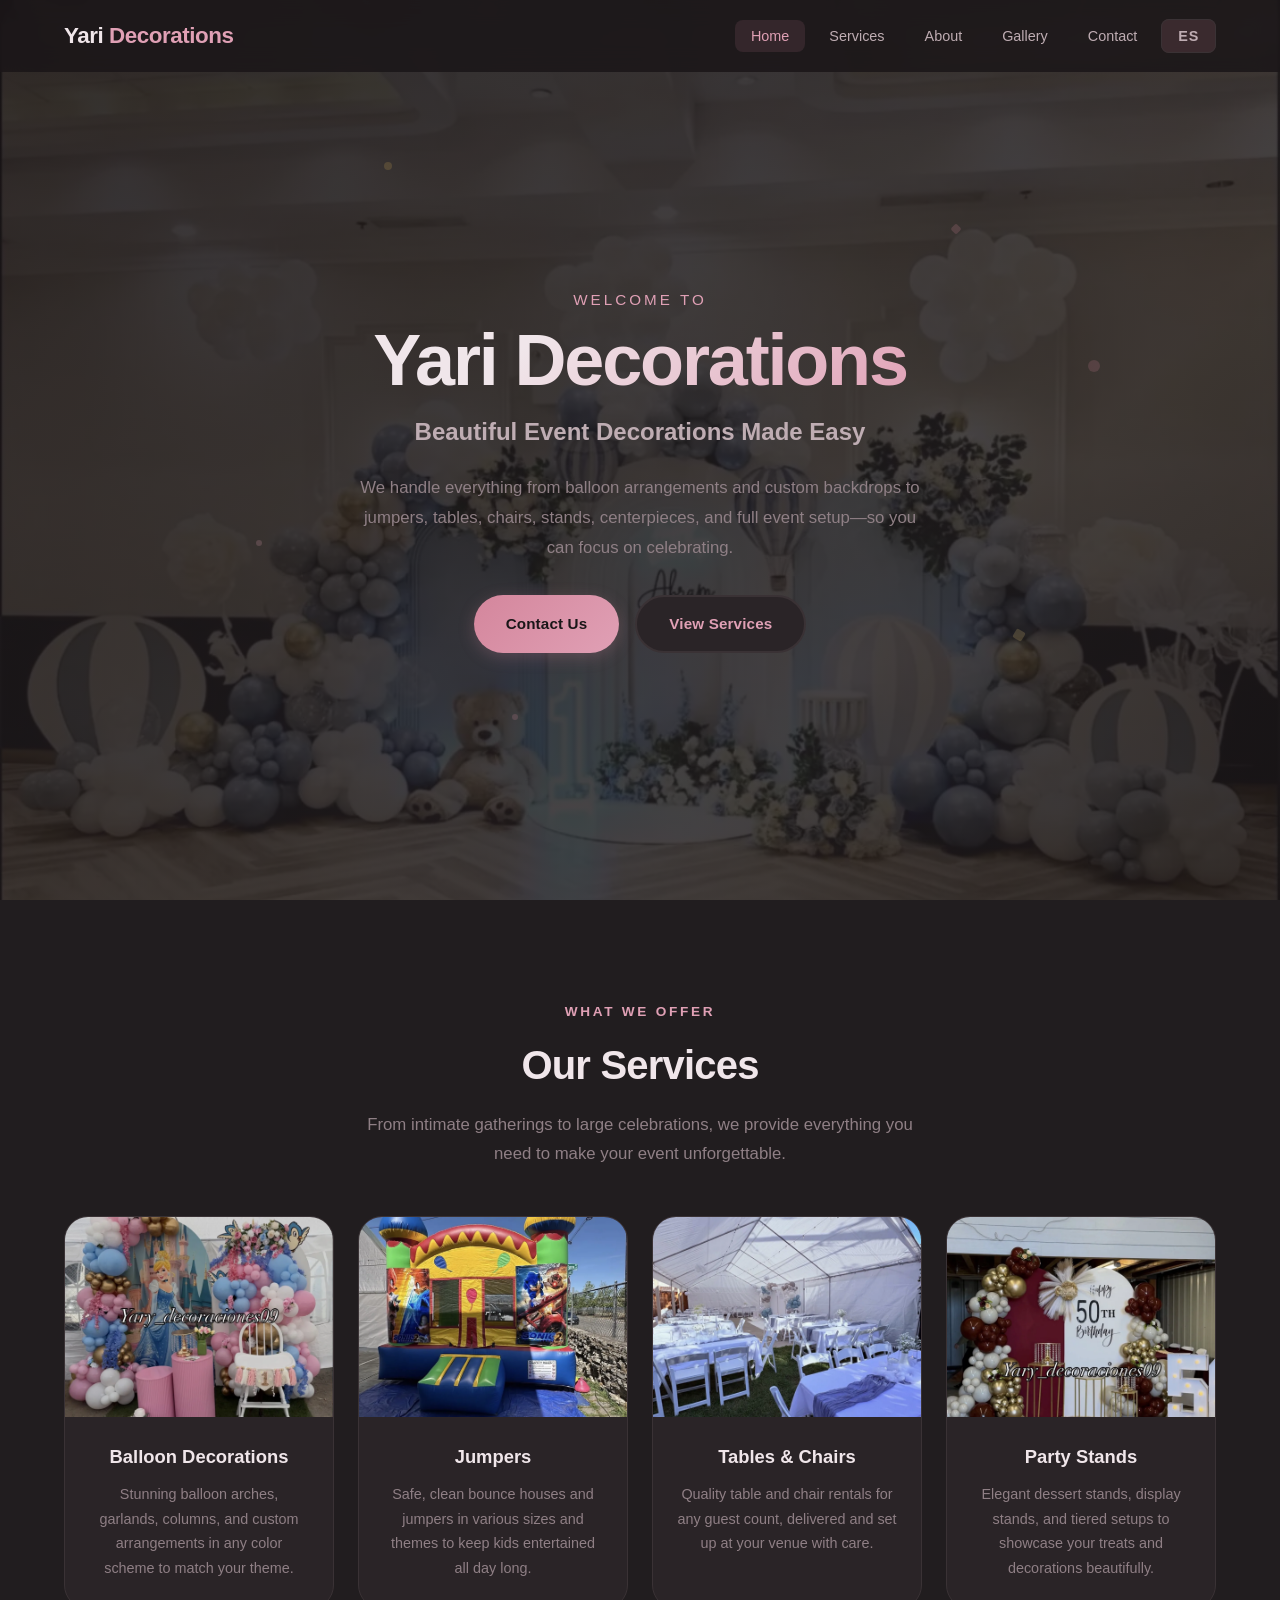
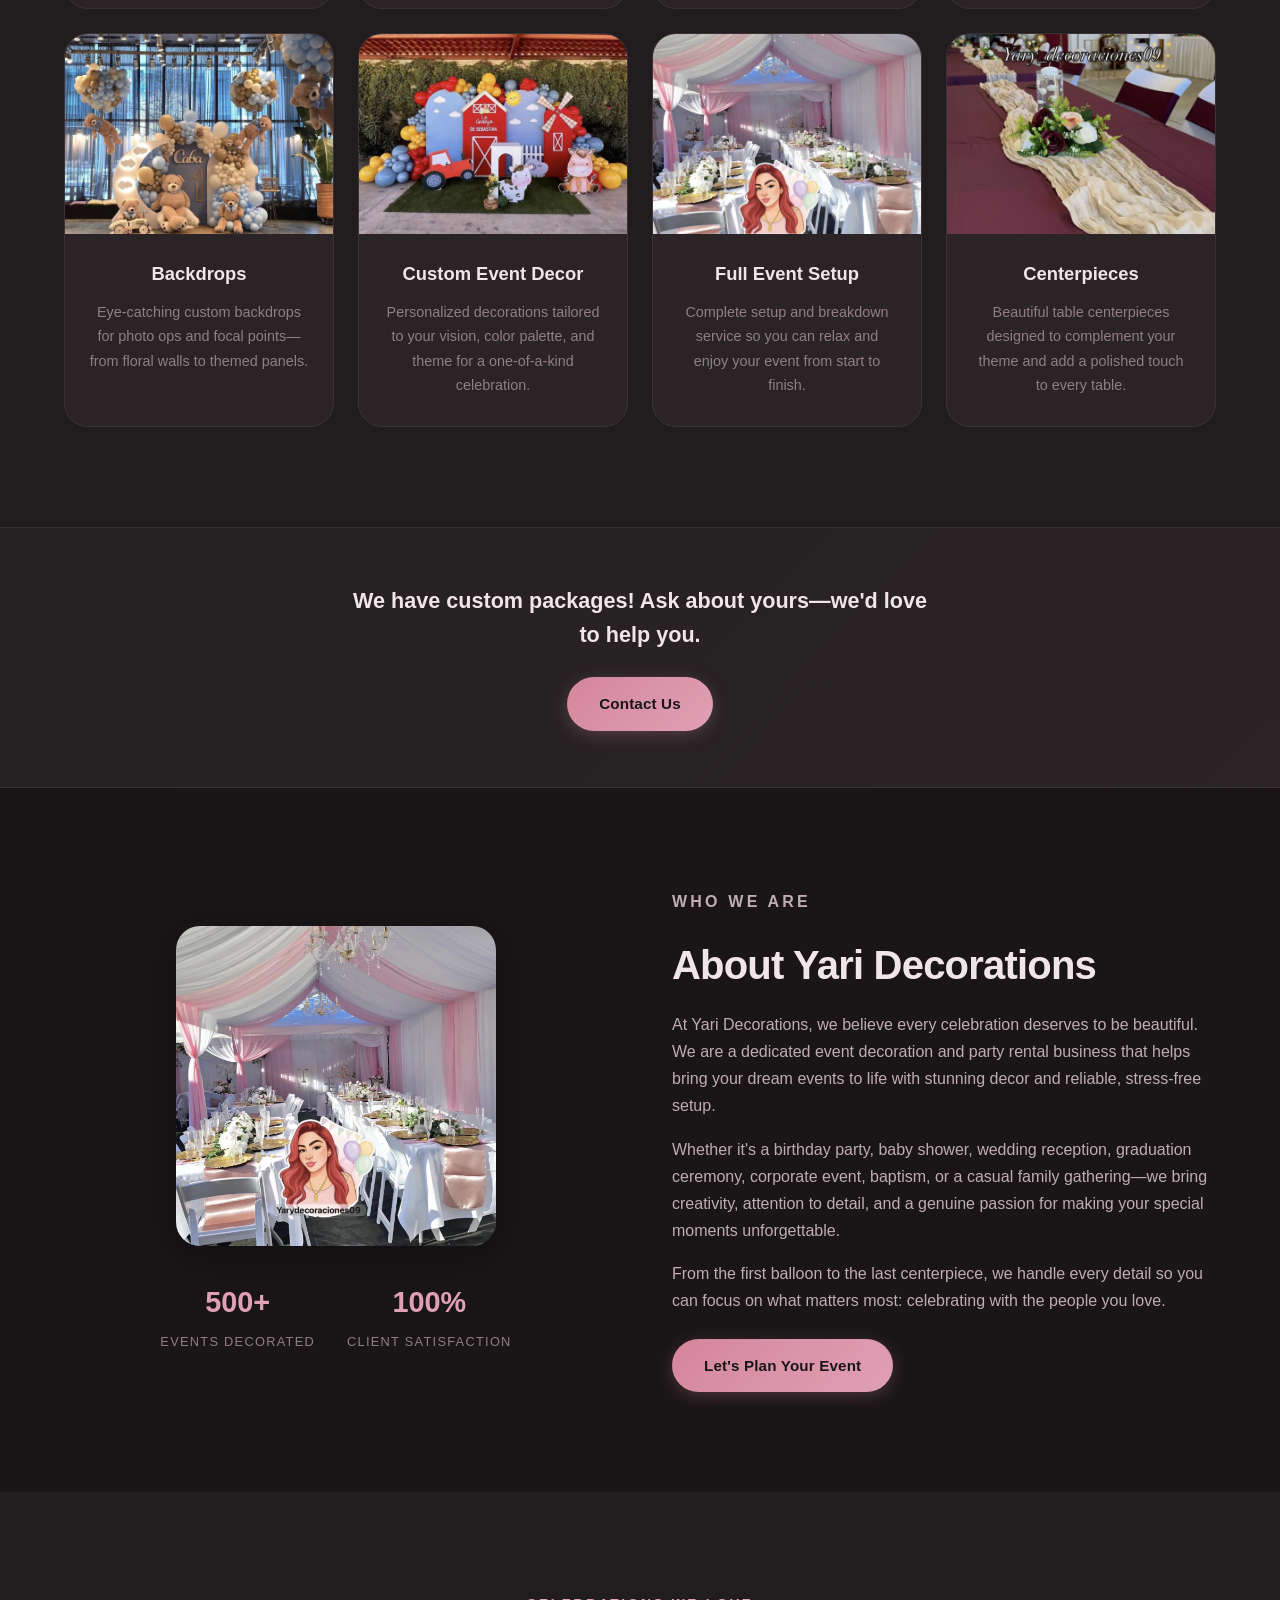
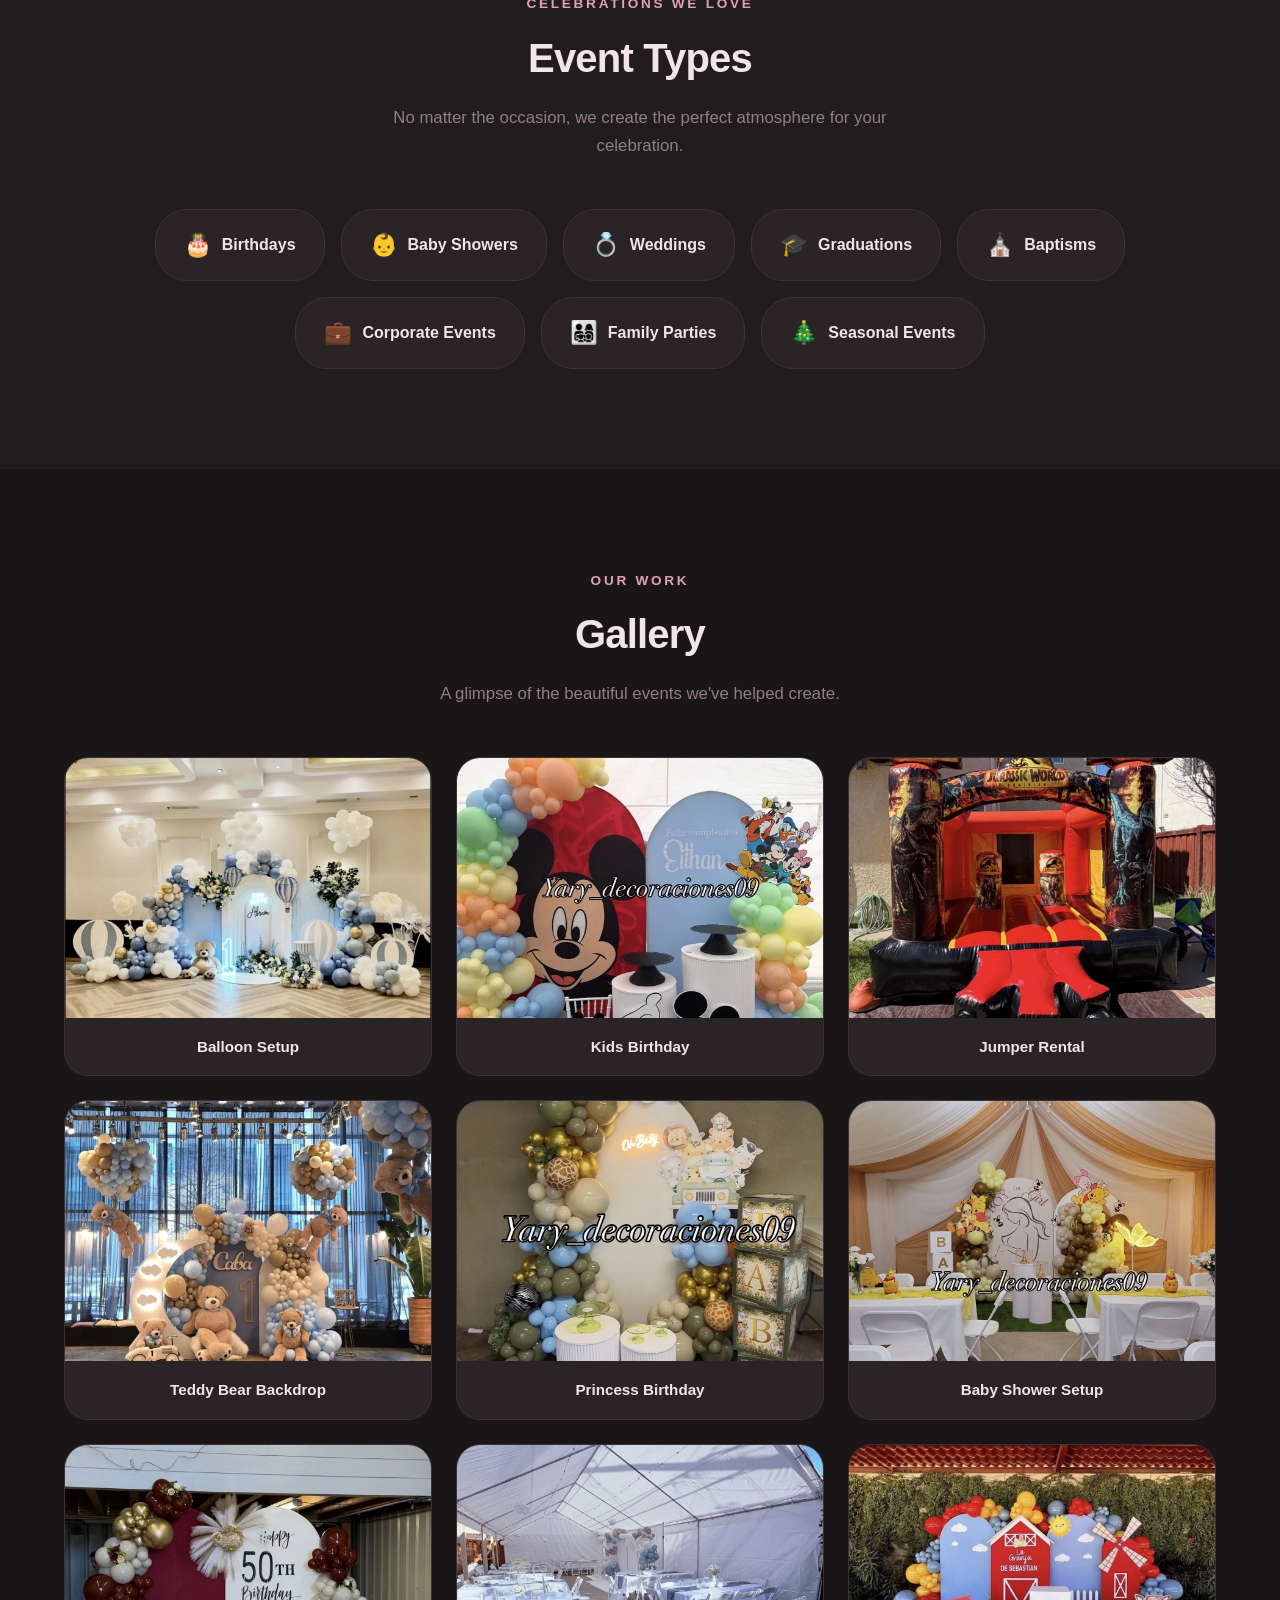
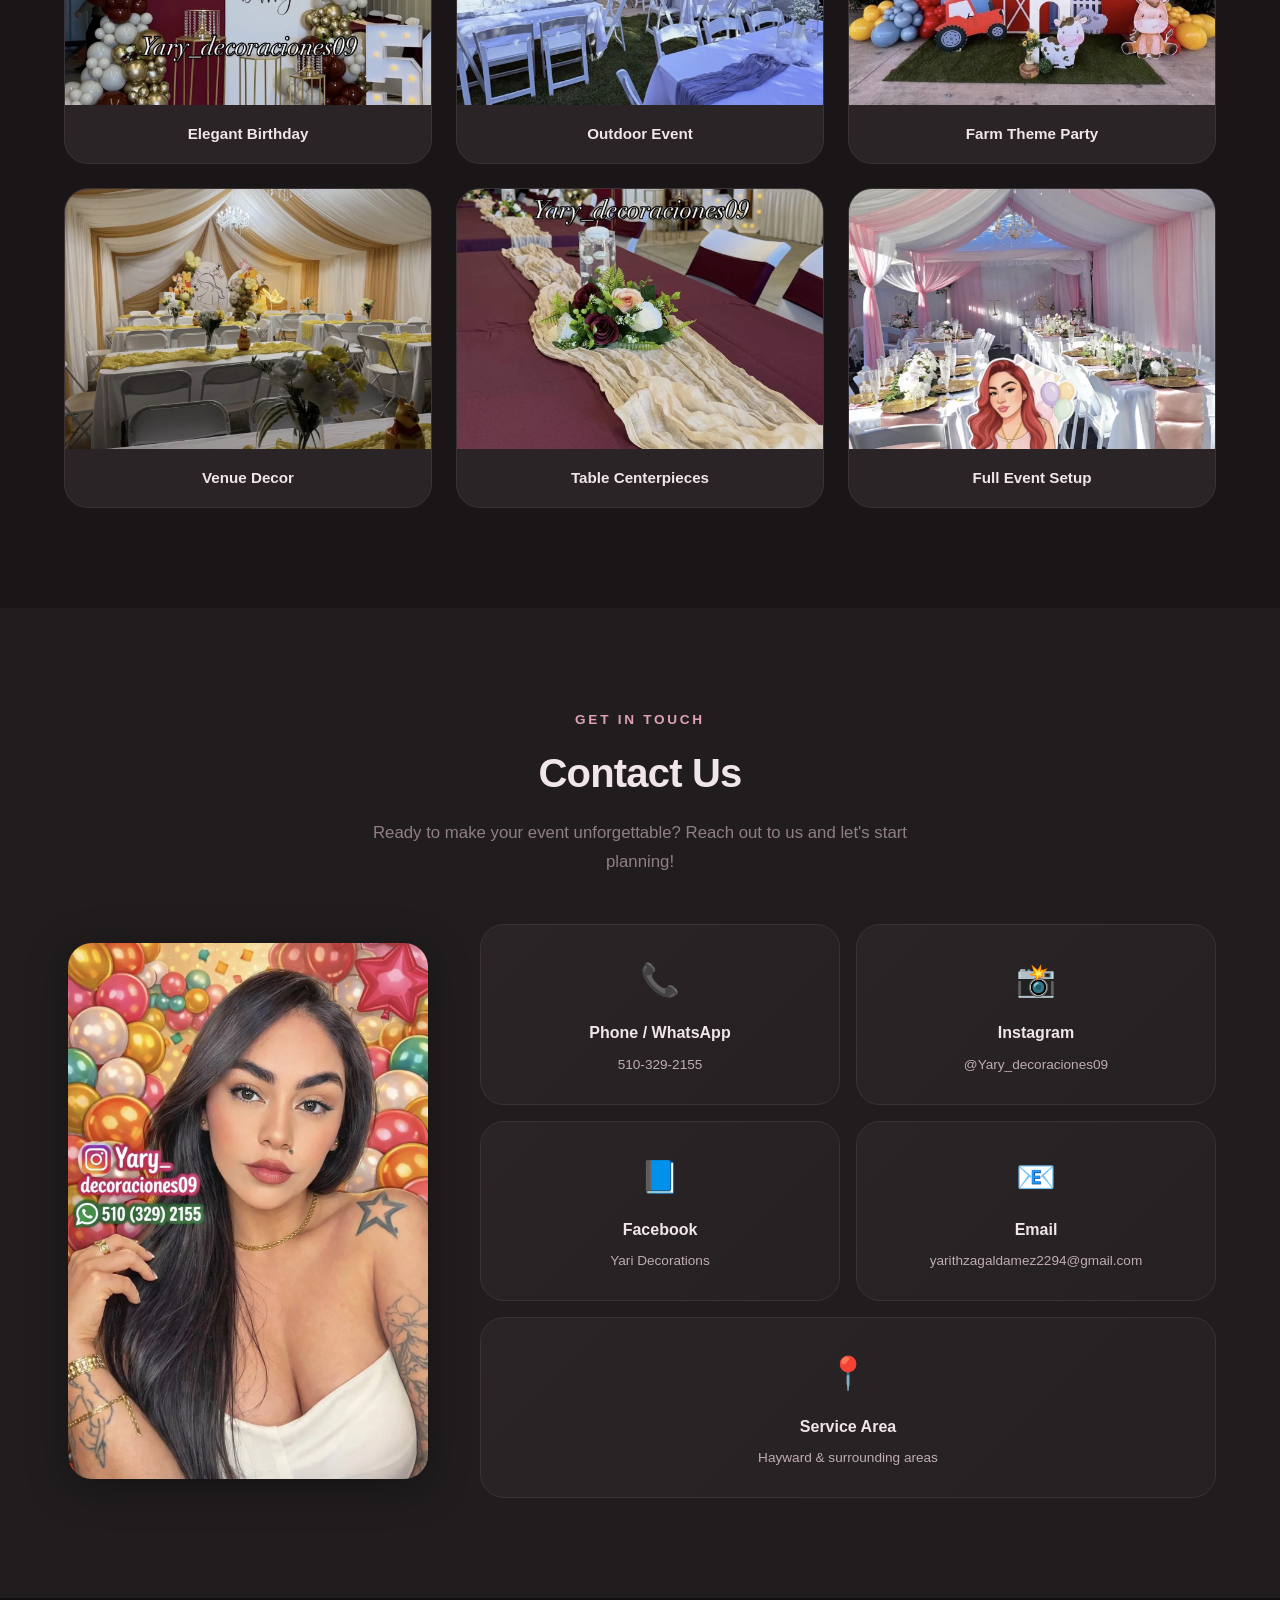
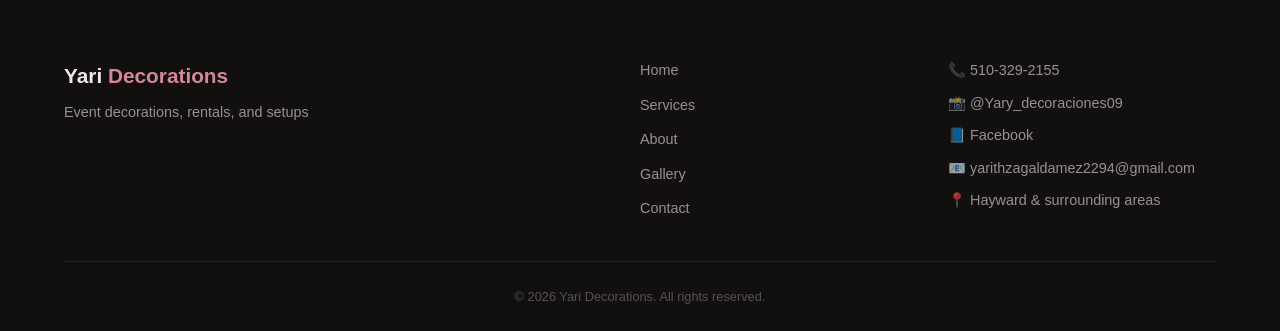
==== en.html @ 5338afb6 "Init commit" ====
<!DOCTYPE html>
<html lang="en">
<head>
  <meta charset="UTF-8">
  <meta name="viewport" content="width=device-width, initial-scale=1.0">
  <meta name="description" content="Yari Decorations - Beautiful event decorations, party rentals, balloon setups, jumpers, tables, chairs, and full event setup services.">
  <title>Yari Decorations | Beautiful Event Decorations Made Easy</title>
  <link rel="stylesheet" href="styles.css">
</head>
<body>

  <!-- ======================== NAVBAR ======================== -->
  <nav class="navbar" id="navbar">
    <div class="nav-container">
      <a href="#home" class="nav-logo">Yari <span>Decorations</span></a>
      <button class="hamburger" id="hamburger" aria-label="Toggle navigation menu">
        <span class="bar"></span>
        <span class="bar"></span>
        <span class="bar"></span>
      </button>
      <ul class="nav-links" id="navLinks">
        <li><a href="#home" class="nav-link">Home</a></li>
        <li><a href="#services" class="nav-link">Services</a></li>
        <li><a href="#about" class="nav-link">About</a></li>
        <li><a href="#gallery" class="nav-link">Gallery</a></li>
        <li><a href="#contact" class="nav-link">Contact</a></li>
        <li><a href="index.html" class="nav-link lang-toggle">ES</a></li>
      </ul>
    </div>
  </nav>

  <!-- ======================== HERO ======================== -->
  <section class="hero" id="home">
    <div class="hero-bg">
      <img src="images/hero.webp" alt="Yari Decorations - Elegant blue and white balloon event setup" class="hero-bg-img">
    </div>
    <div class="hero-overlay"></div>
    <!-- Decorative CSS elements -->
    <div class="hero-decor">
      <div class="confetti confetti-1"></div>
      <div class="confetti confetti-2"></div>
      <div class="confetti confetti-3"></div>
      <div class="confetti confetti-4"></div>
      <div class="confetti confetti-5"></div>
      <div class="confetti confetti-6"></div>
      <div class="sparkle sparkle-1"></div>
      <div class="sparkle sparkle-2"></div>
      <div class="sparkle sparkle-3"></div>
    </div>
    <div class="hero-content animate-on-scroll">
      <p class="hero-tagline">Welcome to</p>
      <h1 class="hero-title">Yari Decorations</h1>
      <h2 class="hero-headline">Beautiful Event Decorations Made Easy</h2>
      <p class="hero-sub">We handle everything from balloon arrangements and custom backdrops to jumpers, tables, chairs, stands, centerpieces, and full event setup&mdash;so you can focus on celebrating.</p>
      <div class="hero-buttons">
        <a href="#contact" class="btn btn-primary">Contact Us</a>
        <a href="#services" class="btn btn-secondary">View Services</a>
      </div>
    </div>
  </section>

  <!-- ======================== SERVICES ======================== -->
  <section class="section services" id="services">
    <div class="container">
      <p class="section-tagline animate-on-scroll">What We Offer</p>
      <h2 class="section-title animate-on-scroll">Our Services</h2>
      <p class="section-subtitle animate-on-scroll">From intimate gatherings to large celebrations, we provide everything you need to make your event unforgettable.</p>
      <div class="services-grid">

        <div class="service-card animate-on-scroll">
          <div class="service-img-wrap">
            <img src="images/balloon.webp" alt="Balloon decorations - Cinderella princess theme with pink, blue, and gold balloons" class="service-img" loading="lazy">
          </div>
          <div class="service-body">
            <h3>Balloon Decorations</h3>
            <p>Stunning balloon arches, garlands, columns, and custom arrangements in any color scheme to match your theme.</p>
          </div>
        </div>

        <div class="service-card animate-on-scroll">
          <div class="service-img-wrap">
            <img src="images/jumper.webp" alt="Sonic themed bounce house jumper for kids parties" class="service-img" loading="lazy">
          </div>
          <div class="service-body">
            <h3>Jumpers</h3>
            <p>Safe, clean bounce houses and jumpers in various sizes and themes to keep kids entertained all day long.</p>
          </div>
        </div>

        <div class="service-card animate-on-scroll">
          <div class="service-img-wrap">
            <img src="images/IMG_8112.webp" alt="Outdoor tent setup with white tables and chairs" class="service-img" loading="lazy">
          </div>
          <div class="service-body">
            <h3>Tables &amp; Chairs</h3>
            <p>Quality table and chair rentals for any guest count, delivered and set up at your venue with care.</p>
          </div>
        </div>

        <div class="service-card animate-on-scroll">
          <div class="service-img-wrap">
            <img src="images/party_stand.webp" alt="50th birthday setup with elegant party stands and balloon garland" class="service-img" loading="lazy">
          </div>
          <div class="service-body">
            <h3>Party Stands</h3>
            <p>Elegant dessert stands, display stands, and tiered setups to showcase your treats and decorations beautifully.</p>
          </div>
        </div>

        <div class="service-card animate-on-scroll">
          <div class="service-img-wrap">
            <img src="images/backdrop.webp" alt="Teddy bear themed balloon backdrop with blue and white decor" class="service-img" loading="lazy">
          </div>
          <div class="service-body">
            <h3>Backdrops</h3>
            <p>Eye-catching custom backdrops for photo ops and focal points&mdash;from floral walls to themed panels.</p>
          </div>
        </div>

        <div class="service-card animate-on-scroll">
          <div class="service-img-wrap">
            <img src="images/IMG_8110.webp" alt="Custom farm themed party decorations with barn backdrop" class="service-img" loading="lazy">
          </div>
          <div class="service-body">
            <h3>Custom Event Decor</h3>
            <p>Personalized decorations tailored to your vision, color palette, and theme for a one-of-a-kind celebration.</p>
          </div>
        </div>

        <div class="service-card animate-on-scroll">
          <div class="service-img-wrap">
            <img src="images/full_event.webp" alt="Full event setup with pink and white draped tent, tables, chairs, and chandeliers" class="service-img" loading="lazy">
          </div>
          <div class="service-body">
            <h3>Full Event Setup</h3>
            <p>Complete setup and breakdown service so you can relax and enjoy your event from start to finish.</p>
          </div>
        </div>

        <div class="service-card animate-on-scroll">
          <div class="service-img-wrap">
            <img src="images/centerpiece.webp" alt="Table centerpieces with floral arrangements and cheesecloth runners on burgundy tablecloth" class="service-img" loading="lazy">
          </div>
          <div class="service-body">
            <h3>Centerpieces</h3>
            <p>Beautiful table centerpieces designed to complement your theme and add a polished touch to every table.</p>
          </div>
        </div>

      </div>
    </div>
  </section>

  <!-- ======================== CUSTOM PACKAGES BANNER ======================== -->
  <section class="packages-banner">
    <div class="container">
      <p class="packages-text animate-on-scroll">We have custom packages! Ask about yours&mdash;we'd love to help you.</p>
      <a href="#contact" class="btn btn-primary animate-on-scroll">Contact Us</a>
    </div>
  </section>

  <!-- ======================== ABOUT ======================== -->
  <section class="section about" id="about">
    <div class="container">
      <div class="about-layout">
        <div class="about-visual animate-on-scroll">
          <div class="about-shape">
            <img src="images/full_event.webp" alt="Elegant pink and white event setup with tables, chairs, and chandeliers by Yari Decorations" class="about-img">
          </div>
          <div class="about-stats">
            <div class="stat">
              <span class="stat-number">500+</span>
              <span class="stat-label">Events Decorated</span>
            </div>
            <div class="stat">
              <span class="stat-number">100%</span>
              <span class="stat-label">Client Satisfaction</span>
            </div>
          </div>
        </div>
        <div class="about-text animate-on-scroll">
          <p class="section-tagline">Who We Are</p>
          <h2 class="section-title">About Yari Decorations</h2>
          <p>At Yari Decorations, we believe every celebration deserves to be beautiful. We are a dedicated event decoration and party rental business that helps bring your dream events to life with stunning decor and reliable, stress-free setup.</p>
          <p>Whether it's a birthday party, baby shower, wedding reception, graduation ceremony, corporate event, baptism, or a casual family gathering&mdash;we bring creativity, attention to detail, and a genuine passion for making your special moments unforgettable.</p>
          <p>From the first balloon to the last centerpiece, we handle every detail so you can focus on what matters most: celebrating with the people you love.</p>
          <a href="#contact" class="btn btn-primary">Let's Plan Your Event</a>
        </div>
      </div>
    </div>
  </section>

  <!-- ======================== EVENT TYPES ======================== -->
  <section class="section events" id="events">
    <div class="container">
      <p class="section-tagline animate-on-scroll">Celebrations We Love</p>
      <h2 class="section-title animate-on-scroll">Event Types</h2>
      <p class="section-subtitle animate-on-scroll">No matter the occasion, we create the perfect atmosphere for your celebration.</p>
      <div class="events-grid">
        <div class="event-chip animate-on-scroll"><span class="event-emoji">🎂</span> Birthdays</div>
        <div class="event-chip animate-on-scroll"><span class="event-emoji">👶</span> Baby Showers</div>
        <div class="event-chip animate-on-scroll"><span class="event-emoji">💍</span> Weddings</div>
        <div class="event-chip animate-on-scroll"><span class="event-emoji">🎓</span> Graduations</div>
        <div class="event-chip animate-on-scroll"><span class="event-emoji">⛪</span> Baptisms</div>
        <div class="event-chip animate-on-scroll"><span class="event-emoji">💼</span> Corporate Events</div>
        <div class="event-chip animate-on-scroll"><span class="event-emoji">👨‍👩‍👧‍👦</span> Family Parties</div>
        <div class="event-chip animate-on-scroll"><span class="event-emoji">🎄</span> Seasonal Events</div>
      </div>
    </div>
  </section>

  <!-- ======================== GALLERY ======================== -->
  <section class="section gallery" id="gallery">
    <div class="container">
      <p class="section-tagline animate-on-scroll">Our Work</p>
      <h2 class="section-title animate-on-scroll">Gallery</h2>
      <p class="section-subtitle animate-on-scroll">A glimpse of the beautiful events we've helped create.</p>
      <div class="gallery-grid">

        <div class="gallery-card animate-on-scroll">
          <div class="gallery-img-wrap">
            <img src="images/hero.webp" alt="Elegant blue and white balloon setup with hot air balloon theme for first birthday" class="gallery-img" loading="lazy">
          </div>
          <div class="gallery-label">Balloon Setup</div>
        </div>

        <div class="gallery-card animate-on-scroll">
          <div class="gallery-img-wrap">
            <img src="images/IMG_8099.webp" alt="Mickey Mouse themed kids birthday party with balloon decor and stands" class="gallery-img" loading="lazy">
          </div>
          <div class="gallery-label">Kids Birthday</div>
        </div>

        <div class="gallery-card animate-on-scroll">
          <div class="gallery-img-wrap">
            <img src="images/IMG_8108.webp" alt="Jurassic World themed bounce house jumper" class="gallery-img" loading="lazy">
          </div>
          <div class="gallery-label">Jumper Rental</div>
        </div>

        <div class="gallery-card animate-on-scroll">
          <div class="gallery-img-wrap">
            <img src="images/backdrop.webp" alt="Teddy bear themed balloon backdrop with blue and white decor" class="gallery-img" loading="lazy">
          </div>
          <div class="gallery-label">Teddy Bear Backdrop</div>
        </div>

        <div class="gallery-card animate-on-scroll">
          <div class="gallery-img-wrap">
            <img src="images/IMG_8101.webp" alt="Princess Cinderella themed birthday with pink and blue balloon garland" class="gallery-img" loading="lazy">
          </div>
          <div class="gallery-label">Princess Birthday</div>
        </div>

        <div class="gallery-card animate-on-scroll">
          <div class="gallery-img-wrap">
            <img src="images/IMG_8105.webp" alt="Baby shower full event setup with draped tent and Winnie the Pooh theme" class="gallery-img" loading="lazy">
          </div>
          <div class="gallery-label">Baby Shower Setup</div>
        </div>

        <div class="gallery-card animate-on-scroll">
          <div class="gallery-img-wrap">
            <img src="images/party_stand.webp" alt="50th birthday setup with elegant party stands and balloon garland" class="gallery-img" loading="lazy">
          </div>
          <div class="gallery-label">Elegant Birthday</div>
        </div>

        <div class="gallery-card animate-on-scroll">
          <div class="gallery-img-wrap">
            <img src="images/IMG_8112.webp" alt="Outdoor tent event with white tables and chairs setup" class="gallery-img" loading="lazy">
          </div>
          <div class="gallery-label">Outdoor Event</div>
        </div>

        <div class="gallery-card animate-on-scroll">
          <div class="gallery-img-wrap">
            <img src="images/IMG_8110.webp" alt="Farm themed birthday party with barn backdrop and animal decorations" class="gallery-img" loading="lazy">
          </div>
          <div class="gallery-label">Farm Theme Party</div>
        </div>

        <div class="gallery-card animate-on-scroll">
          <div class="gallery-img-wrap">
            <img src="images/IMG_8107.webp" alt="Elegant venue with chandeliers, table decor, and Winnie the Pooh theme" class="gallery-img" loading="lazy">
          </div>
          <div class="gallery-label">Venue Decor</div>
        </div>

        <div class="gallery-card animate-on-scroll">
          <div class="gallery-img-wrap">
            <img src="images/centerpiece.webp" alt="Burgundy table with floral centerpieces and cheesecloth runner" class="gallery-img" loading="lazy">
          </div>
          <div class="gallery-label">Table Centerpieces</div>
        </div>

        <div class="gallery-card animate-on-scroll">
          <div class="gallery-img-wrap">
            <img src="images/full_event.webp" alt="Pink and white tent setup with elegant table settings and chandeliers" class="gallery-img" loading="lazy">
          </div>
          <div class="gallery-label">Full Event Setup</div>
        </div>

      </div>
    </div>
  </section>

  <!-- ======================== CONTACT ======================== -->
  <section class="section contact" id="contact">
    <div class="container">
      <p class="section-tagline animate-on-scroll">Get in Touch</p>
      <h2 class="section-title animate-on-scroll">Contact Us</h2>
      <p class="section-subtitle animate-on-scroll">Ready to make your event unforgettable? Reach out to us and let's start planning!</p>

      <div class="contact-layout">
        <div class="contact-photo animate-on-scroll">
          <img src="images/main.webp" alt="Yari - Owner of Yari Decorations" class="contact-portrait" loading="lazy">
        </div>
        <div class="contact-details animate-on-scroll">
          <div class="contact-cards">
            <a href="tel:5103292155" class="contact-card">
              <span class="contact-card-icon">📞</span>
              <h3>Phone / WhatsApp</h3>
              <p>510-329-2155</p>
            </a>
            <a href="https://www.instagram.com/Yary_decoraciones09/" target="_blank" rel="noopener noreferrer" class="contact-card">
              <span class="contact-card-icon">📸</span>
              <h3>Instagram</h3>
              <p>@Yary_decoraciones09</p>
            </a>
            <a href="https://www.facebook.com/profile.php?id=61584957218803" target="_blank" rel="noopener noreferrer" class="contact-card">
              <span class="contact-card-icon">📘</span>
              <h3>Facebook</h3>
              <p>Yari Decorations</p>
            </a>
            <a href="mailto:yarithzagaldamez2294@gmail.com" class="contact-card">
              <span class="contact-card-icon">📧</span>
              <h3>Email</h3>
              <p>yarithzagaldamez2294@gmail.com</p>
            </a>
            <div class="contact-card">
              <span class="contact-card-icon">📍</span>
              <h3>Service Area</h3>
              <p>Hayward &amp; surrounding areas</p>
            </div>
          </div>
        </div>
      </div>
    </div>
  </section>

  <!-- ======================== FOOTER ======================== -->
  <footer class="footer">
    <div class="container">
      <div class="footer-content">
        <div class="footer-brand">
          <h3 class="footer-logo">Yari <span>Decorations</span></h3>
          <p>Event decorations, rentals, and setups</p>
        </div>
        <div class="footer-links">
          <a href="#home">Home</a>
          <a href="#services">Services</a>
          <a href="#about">About</a>
          <a href="#gallery">Gallery</a>
          <a href="#contact">Contact</a>
        </div>
        <div class="footer-contact">
          <p><a href="tel:5103292155">📞 510-329-2155</a></p>
          <p><a href="https://www.instagram.com/Yary_decoraciones09/" target="_blank" rel="noopener noreferrer">📸 @Yary_decoraciones09</a></p>
          <p><a href="https://www.facebook.com/profile.php?id=61584957218803" target="_blank" rel="noopener noreferrer">📘 Facebook</a></p>
          <p><a href="mailto:yarithzagaldamez2294@gmail.com">📧 yarithzagaldamez2294@gmail.com</a></p>
          <p>📍 Hayward &amp; surrounding areas</p>
        </div>
      </div>
      <div class="footer-bottom">
        <p>&copy; <span id="copyrightYear"></span> Yari Decorations. All rights reserved.</p>
      </div>
    </div>
  </footer>

  <script src="script.js"></script>
</body>
</html>
---- styles.css ----
/* ============================================================
   Yari Decorations - Stylesheet
   ============================================================ */

/* ---------- CSS Variables ---------- */
:root {
  --pink: #d4869c;
  --blush: #c97b90;
  --rose: #e0a0b5;
  --gold: #d4a853;
  --gold-light: #e8c77b;
  --cream: #1e1a1c;
  --white: #1a1618;
  --off-white: #211d1f;
  --bg-card: #2a2427;
  --bg-card-alt: #252022;
  --text-dark: #f0e6ea;
  --text-medium: #bfadb3;
  --text-light: #8f7f85;
  --border: #3a3235;
  --shadow-sm: 0 2px 8px rgba(0, 0, 0, 0.2);
  --shadow-md: 0 4px 20px rgba(0, 0, 0, 0.25);
  --shadow-lg: 0 8px 40px rgba(0, 0, 0, 0.35);
  --radius-sm: 8px;
  --radius-md: 16px;
  --radius-lg: 24px;
  --radius-xl: 32px;
  --transition: 0.3s ease;
}

/* ---------- Reset & Base ---------- */
*,
*::before,
*::after {
  margin: 0;
  padding: 0;
  box-sizing: border-box;
}

html {
  scroll-behavior: smooth;
}

body {
  font-family: -apple-system, BlinkMacSystemFont, "Segoe UI", Roboto,
    "Helvetica Neue", Arial, sans-serif;
  color: var(--text-dark);
  background-color: var(--off-white);
  line-height: 1.7;
  -webkit-font-smoothing: antialiased;
}

img {
  max-width: 100%;
  display: block;
}

a {
  text-decoration: none;
  color: inherit;
}

ul {
  list-style: none;
}

.container {
  max-width: 1200px;
  margin: 0 auto;
  padding: 0 24px;
}

/* ---------- Scroll Animations ---------- */
.animate-on-scroll {
  opacity: 0;
  transform: translateY(24px);
  transition: opacity 0.6s ease, transform 0.6s ease;
}

.animate-on-scroll.animated {
  opacity: 1;
  transform: translateY(0);
}

/* Stagger children in grids */
.services-grid .animate-on-scroll:nth-child(2) { transition-delay: 0.05s; }
.services-grid .animate-on-scroll:nth-child(3) { transition-delay: 0.1s; }
.services-grid .animate-on-scroll:nth-child(4) { transition-delay: 0.15s; }
.services-grid .animate-on-scroll:nth-child(5) { transition-delay: 0.2s; }
.services-grid .animate-on-scroll:nth-child(6) { transition-delay: 0.25s; }
.services-grid .animate-on-scroll:nth-child(7) { transition-delay: 0.3s; }
.services-grid .animate-on-scroll:nth-child(8) { transition-delay: 0.35s; }

.gallery-grid .animate-on-scroll:nth-child(2) { transition-delay: 0.05s; }
.gallery-grid .animate-on-scroll:nth-child(3) { transition-delay: 0.1s; }
.gallery-grid .animate-on-scroll:nth-child(4) { transition-delay: 0.15s; }
.gallery-grid .animate-on-scroll:nth-child(5) { transition-delay: 0.2s; }
.gallery-grid .animate-on-scroll:nth-child(6) { transition-delay: 0.25s; }
.gallery-grid .animate-on-scroll:nth-child(7) { transition-delay: 0.3s; }
.gallery-grid .animate-on-scroll:nth-child(8) { transition-delay: 0.35s; }
.gallery-grid .animate-on-scroll:nth-child(9) { transition-delay: 0.4s; }
.gallery-grid .animate-on-scroll:nth-child(10) { transition-delay: 0.45s; }
.gallery-grid .animate-on-scroll:nth-child(11) { transition-delay: 0.5s; }
.gallery-grid .animate-on-scroll:nth-child(12) { transition-delay: 0.55s; }

.events-grid .animate-on-scroll:nth-child(2) { transition-delay: 0.04s; }
.events-grid .animate-on-scroll:nth-child(3) { transition-delay: 0.08s; }
.events-grid .animate-on-scroll:nth-child(4) { transition-delay: 0.12s; }
.events-grid .animate-on-scroll:nth-child(5) { transition-delay: 0.16s; }
.events-grid .animate-on-scroll:nth-child(6) { transition-delay: 0.2s; }
.events-grid .animate-on-scroll:nth-child(7) { transition-delay: 0.24s; }
.events-grid .animate-on-scroll:nth-child(8) { transition-delay: 0.28s; }

/* ============================================================
   NAVBAR
   ============================================================ */
.navbar {
  position: fixed;
  top: 0;
  left: 0;
  right: 0;
  z-index: 1000;
  background: rgba(26, 22, 24, 0.85);
  backdrop-filter: blur(12px);
  -webkit-backdrop-filter: blur(12px);
  transition: var(--transition);
}

.navbar.scrolled {
  background: rgba(26, 22, 24, 0.95);
  box-shadow: var(--shadow-sm);
}

.nav-container {
  max-width: 1200px;
  margin: 0 auto;
  padding: 0 24px;
  display: flex;
  align-items: center;
  justify-content: space-between;
  height: 72px;
}

.nav-logo {
  font-size: 1.4rem;
  font-weight: 700;
  color: var(--text-dark);
  letter-spacing: -0.02em;
}

.nav-logo span {
  color: var(--rose);
}

.nav-links {
  display: flex;
  gap: 8px;
}

.nav-link {
  padding: 8px 16px;
  border-radius: var(--radius-sm);
  font-size: 0.9rem;
  font-weight: 500;
  color: var(--text-medium);
  transition: var(--transition);
}

.nav-link:hover,
.nav-link.active {
  color: var(--rose);
  background: rgba(212, 134, 156, 0.12);
}

.lang-toggle {
  background: rgba(212, 134, 156, 0.15);
  border: 1px solid var(--border);
  font-weight: 700;
  letter-spacing: 0.05em;
}

.lang-toggle:hover {
  background: var(--pink);
  color: #1a1618;
  border-color: var(--pink);
}

/* Hamburger */
.hamburger {
  display: none;
  background: none;
  border: none;
  cursor: pointer;
  padding: 8px;
  z-index: 1001;
}

.bar {
  display: block;
  width: 24px;
  height: 2px;
  margin: 6px 0;
  background-color: var(--text-medium);
  border-radius: 2px;
  transition: var(--transition);
}

.hamburger.active .bar:nth-child(1) {
  transform: rotate(45deg) translate(5px, 6px);
}

.hamburger.active .bar:nth-child(2) {
  opacity: 0;
}

.hamburger.active .bar:nth-child(3) {
  transform: rotate(-45deg) translate(5px, -6px);
}

/* ============================================================
   HERO
   ============================================================ */
.hero {
  position: relative;
  min-height: 100vh;
  display: flex;
  align-items: center;
  justify-content: center;
  text-align: center;
  padding: 120px 24px 80px;
  overflow: hidden;
}

/* Hero background image */
.hero-bg {
  position: absolute;
  inset: 0;
  z-index: 0;
}

.hero-bg-img {
  width: 100%;
  height: 100%;
  object-fit: cover;
  object-position: top center;
}

.hero-overlay {
  position: absolute;
  inset: 0;
  z-index: 1;
  background: linear-gradient(
    135deg,
    rgba(26, 22, 24, 0.88) 0%,
    rgba(30, 26, 28, 0.85) 40%,
    rgba(33, 29, 31, 0.82) 70%,
    rgba(26, 22, 24, 0.88) 100%
  );
}

/* Decorative elements */
.hero-decor {
  position: absolute;
  inset: 0;
  pointer-events: none;
  overflow: hidden;
  z-index: 2;
}

/* Confetti pieces */
.confetti {
  position: absolute;
  width: 8px;
  height: 8px;
  opacity: 0.2;
}

.confetti-1 {
  background: var(--gold);
  top: 18%;
  left: 30%;
  border-radius: 50%;
  animation: twinkle 3s ease-in-out infinite;
}

.confetti-2 {
  background: var(--pink);
  top: 25%;
  right: 25%;
  border-radius: 2px;
  transform: rotate(45deg);
  animation: twinkle 4s ease-in-out 0.5s infinite;
}

.confetti-3 {
  background: var(--rose);
  top: 60%;
  left: 20%;
  border-radius: 50%;
  width: 6px;
  height: 6px;
  animation: twinkle 3.5s ease-in-out 1s infinite;
}

.confetti-4 {
  background: var(--gold-light);
  top: 70%;
  right: 20%;
  border-radius: 2px;
  width: 10px;
  height: 10px;
  transform: rotate(30deg);
  animation: twinkle 4.5s ease-in-out 1.5s infinite;
}

.confetti-5 {
  background: var(--blush);
  top: 40%;
  left: 85%;
  border-radius: 50%;
  width: 12px;
  height: 12px;
  animation: twinkle 3s ease-in-out 2s infinite;
}

.confetti-6 {
  background: var(--pink);
  bottom: 20%;
  left: 40%;
  border-radius: 50%;
  width: 6px;
  height: 6px;
  animation: twinkle 5s ease-in-out 0.8s infinite;
}

/* Sparkle stars */
.sparkle {
  position: absolute;
  width: 4px;
  height: 4px;
  background: var(--gold);
  opacity: 0;
  animation: sparkle 2s ease-in-out infinite;
}

.sparkle::before,
.sparkle::after {
  content: "";
  position: absolute;
  background: var(--gold);
}

.sparkle::before {
  width: 16px;
  height: 2px;
  top: 1px;
  left: -6px;
  border-radius: 1px;
}

.sparkle::after {
  width: 2px;
  height: 16px;
  top: -6px;
  left: 1px;
  border-radius: 1px;
}

.sparkle-1 { top: 22%; right: 35%; animation-delay: 0s; }
.sparkle-2 { top: 50%; left: 10%; animation-delay: 0.7s; }
.sparkle-3 { bottom: 35%; right: 15%; animation-delay: 1.4s; }

@keyframes twinkle {
  0%, 100% { opacity: 0.15; transform: scale(1) rotate(0deg); }
  50% { opacity: 0.4; transform: scale(1.3) rotate(180deg); }
}

@keyframes sparkle {
  0%, 100% { opacity: 0; transform: scale(0.5) rotate(0deg); }
  50% { opacity: 0.35; transform: scale(1) rotate(45deg); }
}

/* Hero content */
.hero-content {
  position: relative;
  z-index: 3;
  max-width: 720px;
}

.hero-tagline {
  font-size: 0.95rem;
  font-weight: 500;
  text-transform: uppercase;
  letter-spacing: 0.2em;
  color: var(--rose);
  margin-bottom: 8px;
}

.hero-title {
  font-size: clamp(2.8rem, 7vw, 4.5rem);
  font-weight: 800;
  line-height: 1.1;
  margin-bottom: 12px;
  letter-spacing: -0.03em;
  background: linear-gradient(135deg, #f0e6ea 30%, var(--rose) 100%);
  -webkit-background-clip: text;
  -webkit-text-fill-color: transparent;
  background-clip: text;
}

.hero-headline {
  font-size: clamp(1.1rem, 2.5vw, 1.5rem);
  font-weight: 600;
  color: var(--text-medium);
  margin-bottom: 20px;
}

.hero-sub {
  font-size: 1.05rem;
  color: var(--text-light);
  max-width: 560px;
  margin: 0 auto 32px;
  line-height: 1.8;
}

.hero-buttons {
  display: flex;
  gap: 16px;
  justify-content: center;
  flex-wrap: wrap;
}

/* ============================================================
   BUTTONS
   ============================================================ */
.btn {
  display: inline-flex;
  align-items: center;
  justify-content: center;
  padding: 14px 32px;
  border-radius: var(--radius-xl);
  font-size: 0.95rem;
  font-weight: 600;
  cursor: pointer;
  transition: var(--transition);
  border: none;
  letter-spacing: 0.01em;
}

.btn-primary {
  background: linear-gradient(135deg, var(--pink), var(--rose));
  color: #1a1618;
  box-shadow: 0 4px 16px rgba(212, 134, 156, 0.25);
}

.btn-primary:hover {
  transform: translateY(-2px);
  box-shadow: 0 6px 24px rgba(212, 134, 156, 0.35);
}

.btn-secondary {
  background: var(--bg-card);
  color: var(--rose);
  border: 2px solid var(--border);
}

.btn-secondary:hover {
  border-color: var(--pink);
  background: rgba(212, 134, 156, 0.1);
  transform: translateY(-2px);
}

/* ============================================================
   SECTIONS (common)
   ============================================================ */
.section {
  padding: 100px 0;
}

.section-tagline {
  font-size: 0.85rem;
  font-weight: 600;
  text-transform: uppercase;
  letter-spacing: 0.2em;
  color: var(--rose);
  margin-bottom: 8px;
}

.section-title {
  font-size: clamp(1.8rem, 4vw, 2.5rem);
  font-weight: 800;
  color: var(--text-dark);
  margin-bottom: 12px;
  letter-spacing: -0.02em;
}

.section-subtitle {
  font-size: 1.05rem;
  color: var(--text-light);
  max-width: 560px;
  line-height: 1.7;
}

/* Center the section headers except about */
.services .section-tagline,
.services .section-title,
.services .section-subtitle,
.events .section-tagline,
.events .section-title,
.events .section-subtitle,
.gallery .section-tagline,
.gallery .section-title,
.gallery .section-subtitle,
.contact .section-tagline,
.contact .section-title,
.contact .section-subtitle {
  text-align: center;
  margin-left: auto;
  margin-right: auto;
}

/* ============================================================
   CUSTOM PACKAGES BANNER
   ============================================================ */
.packages-banner {
  padding: 56px 0;
  background: linear-gradient(135deg, var(--bg-card-alt), var(--bg-card));
  border-top: 1px solid var(--border);
  border-bottom: 1px solid var(--border);
  text-align: center;
}

.packages-banner .container {
  display: flex;
  flex-direction: column;
  align-items: center;
  gap: 24px;
}

.packages-text {
  font-size: clamp(1.1rem, 2.5vw, 1.35rem);
  font-weight: 600;
  color: var(--text-dark);
  max-width: 600px;
  line-height: 1.6;
}

/* ============================================================
   SERVICES
   ============================================================ */
.services {
  background: var(--off-white);
}

.services-grid {
  display: grid;
  grid-template-columns: repeat(auto-fit, minmax(260px, 1fr));
  gap: 24px;
  margin-top: 48px;
}

.service-card {
  background: var(--bg-card);
  border-radius: var(--radius-lg);
  overflow: hidden;
  text-align: center;
  border: 1px solid var(--border);
  transition: var(--transition);
  display: flex;
  flex-direction: column;
}

.service-card:hover {
  transform: translateY(-6px);
  box-shadow: var(--shadow-lg);
  border-color: var(--pink);
}

.service-card:hover .service-img {
  transform: scale(1.05);
}

.service-img-wrap {
  height: 200px;
  overflow: hidden;
}

.service-img {
  width: 100%;
  height: 100%;
  object-fit: cover;
  transition: transform 0.4s ease;
}

.service-body {
  padding: 24px 24px 28px;
}

.service-card h3 {
  font-size: 1.15rem;
  font-weight: 700;
  margin-bottom: 10px;
  color: var(--text-dark);
}

.service-card p {
  font-size: 0.9rem;
  color: var(--text-light);
  line-height: 1.7;
}

/* ============================================================
   ABOUT
   ============================================================ */
.about {
  background: var(--white);
}

.about-layout {
  display: grid;
  grid-template-columns: 1fr 1fr;
  gap: 64px;
  align-items: center;
}

.about-visual {
  display: flex;
  flex-direction: column;
  align-items: center;
  gap: 32px;
}

.about-shape {
  width: 320px;
  height: 320px;
  border-radius: var(--radius-lg);
  overflow: hidden;
  position: relative;
  box-shadow: var(--shadow-lg);
}

.about-shape::before {
  content: "";
  position: absolute;
  inset: -12px;
  border-radius: var(--radius-xl);
  border: 2px dashed var(--pink);
  opacity: 0.2;
  animation: rotateSlow 20s linear infinite;
}

@keyframes rotateSlow {
  to { transform: rotate(360deg); }
}

.about-img {
  width: 100%;
  height: 100%;
  object-fit: cover;
}

.about-stats {
  display: flex;
  gap: 32px;
}

.stat {
  text-align: center;
}

.stat-number {
  display: block;
  font-size: 1.8rem;
  font-weight: 800;
  color: var(--rose);
}

.stat-label {
  font-size: 0.8rem;
  color: var(--text-light);
  text-transform: uppercase;
  letter-spacing: 0.1em;
}

.about-text p {
  color: var(--text-medium);
  margin-bottom: 16px;
  font-size: 1rem;
}

.about-text .btn {
  margin-top: 8px;
}

/* ============================================================
   EVENT TYPES
   ============================================================ */
.events {
  background: var(--off-white);
}

.events-grid {
  display: flex;
  flex-wrap: wrap;
  gap: 16px;
  justify-content: center;
  margin-top: 48px;
}

.event-chip {
  display: inline-flex;
  align-items: center;
  gap: 10px;
  padding: 16px 28px;
  background: var(--bg-card);
  border: 1px solid var(--border);
  border-radius: var(--radius-xl);
  font-size: 1rem;
  font-weight: 600;
  color: var(--text-dark);
  transition: var(--transition);
  cursor: default;
}

.event-chip:hover {
  background: rgba(212, 134, 156, 0.1);
  border-color: var(--pink);
  transform: translateY(-3px);
  box-shadow: var(--shadow-md);
}

.event-emoji {
  font-size: 1.4rem;
}

/* ============================================================
   GALLERY
   ============================================================ */
.gallery {
  background: var(--white);
}

.gallery-grid {
  display: grid;
  grid-template-columns: repeat(3, 1fr);
  gap: 24px;
  margin-top: 48px;
}

.gallery-card {
  border-radius: var(--radius-lg);
  overflow: hidden;
  transition: var(--transition);
  background: var(--bg-card);
  border: 1px solid var(--border);
}

.gallery-card:hover {
  transform: translateY(-6px);
  box-shadow: var(--shadow-lg);
}

.gallery-card:hover .gallery-img {
  transform: scale(1.05);
}

.gallery-img-wrap {
  height: 260px;
  overflow: hidden;
}

.gallery-img {
  width: 100%;
  height: 100%;
  object-fit: cover;
  transition: transform 0.4s ease;
}

.gallery-label {
  padding: 16px 20px;
  font-size: 0.95rem;
  font-weight: 600;
  color: var(--text-dark);
  text-align: center;
}

/* ============================================================
   CONTACT
   ============================================================ */
.contact {
  background: var(--off-white);
}

.contact-layout {
  display: grid;
  grid-template-columns: 1fr 2fr;
  gap: 48px;
  margin-top: 48px;
  align-items: center;
}

.contact-photo {
  display: flex;
  justify-content: center;
}

.contact-portrait {
  width: 100%;
  max-width: 360px;
  border-radius: var(--radius-lg);
  box-shadow: var(--shadow-lg);
  object-fit: cover;
}

.contact-cards {
  display: grid;
  grid-template-columns: repeat(2, 1fr);
  gap: 16px;
}

.contact-card {
  display: block;
  background: linear-gradient(135deg, var(--bg-card), var(--bg-card-alt));
  border: 1px solid var(--border);
  border-radius: var(--radius-lg);
  padding: 28px 20px;
  text-align: center;
  transition: var(--transition);
  text-decoration: none;
  color: inherit;
  cursor: pointer;
}

a.contact-card:hover {
  transform: translateY(-4px);
  box-shadow: var(--shadow-lg);
  border-color: var(--pink);
}

.contact-card-icon {
  font-size: 2rem;
  display: block;
  margin-bottom: 12px;
}

.contact-card h3 {
  font-size: 1rem;
  font-weight: 700;
  color: var(--text-dark);
  margin-bottom: 6px;
}

.contact-card p {
  font-size: 0.85rem;
  color: var(--text-medium);
  word-break: break-word;
}

/* Last card spans full width on the bottom row */
.contact-cards .contact-card:nth-child(5) {
  grid-column: 1 / -1;
}

/* ============================================================
   FOOTER
   ============================================================ */
.footer {
  background: #12100f;
  color: rgba(240, 230, 234, 0.6);
  padding: 60px 0 0;
}

.footer-content {
  display: grid;
  grid-template-columns: 2fr 1fr 1fr;
  gap: 40px;
  padding-bottom: 40px;
  border-bottom: 1px solid rgba(240, 230, 234, 0.08);
}

.footer-logo {
  font-size: 1.3rem;
  font-weight: 700;
  color: #f0e6ea;
  margin-bottom: 8px;
}

.footer-logo span {
  color: var(--pink);
}

.footer-brand p {
  font-size: 0.9rem;
  line-height: 1.6;
}

.footer-links {
  display: flex;
  flex-direction: column;
  gap: 10px;
}

.footer-links a {
  font-size: 0.9rem;
  transition: var(--transition);
}

.footer-links a:hover {
  color: var(--pink);
}

.footer-contact p {
  font-size: 0.9rem;
  margin-bottom: 8px;
}

.footer-contact a {
  color: rgba(240, 230, 234, 0.6);
  transition: var(--transition);
}

.footer-contact a:hover {
  color: var(--rose);
}

.footer-bottom {
  text-align: center;
  padding: 24px 0;
  font-size: 0.8rem;
  color: rgba(240, 230, 234, 0.3);
}

/* ============================================================
   RESPONSIVE
   ============================================================ */

/* Tablet */
@media (max-width: 1024px) {
  .gallery-grid {
    grid-template-columns: repeat(2, 1fr);
  }
}

@media (max-width: 900px) {
  .about-layout {
    grid-template-columns: 1fr;
    gap: 48px;
    text-align: center;
  }

  .about-text .section-tagline,
  .about-text .section-title {
    text-align: center;
  }

  .about-text .btn {
    display: inline-flex;
  }

  .contact-layout {
    grid-template-columns: 1fr;
    gap: 40px;
  }

  .contact-portrait {
    max-width: 280px;
  }

  .contact-cards {
    grid-template-columns: 1fr 1fr;
    max-width: 500px;
    margin: 0 auto;
  }

  .contact-cards .contact-card:nth-child(5) {
    grid-column: 1 / -1;
  }

  .footer-content {
    grid-template-columns: 1fr;
    text-align: center;
  }

  .footer-links {
    flex-direction: row;
    justify-content: center;
    flex-wrap: wrap;
    gap: 16px;
  }
}

/* Mobile */
@media (max-width: 768px) {
  .hamburger {
    display: block;
  }

  .nav-links {
    position: fixed;
    top: 0;
    right: -100%;
    width: 280px;
    height: 100vh;
    background: #1a1618;
    flex-direction: column;
    padding: 100px 32px 32px;
    gap: 4px;
    transition: right 0.35s ease;
    box-shadow: -4px 0 20px rgba(0, 0, 0, 0.4);
  }

  .nav-links.active {
    right: 0;
  }

  .nav-link {
    font-size: 1.05rem;
    padding: 12px 16px;
  }

  .section {
    padding: 72px 0;
  }

  .hero {
    padding: 120px 20px 72px;
    min-height: auto;
  }

  .hero-sub {
    font-size: 0.95rem;
  }

  .services-grid {
    grid-template-columns: 1fr;
  }

  .about-shape {
    width: 260px;
    height: 260px;
  }


  .gallery-grid {
    grid-template-columns: 1fr 1fr;
    gap: 16px;
  }

  .gallery-img-wrap {
    height: 180px;
  }
}

/* Small mobile */
@media (max-width: 480px) {
  .hero-buttons {
    flex-direction: column;
    align-items: center;
  }

  .btn {
    width: 100%;
    max-width: 280px;
  }

  .events-grid {
    gap: 10px;
  }

  .event-chip {
    padding: 12px 20px;
    font-size: 0.9rem;
  }

  .gallery-grid {
    grid-template-columns: 1fr;
  }

  .gallery-img-wrap {
    height: 240px;
  }

  .about-stats {
    gap: 24px;
  }

  .contact-cards {
    grid-template-columns: 1fr;
  }

  .contact-cards .contact-card:nth-child(5) {
    grid-column: auto;
  }
}
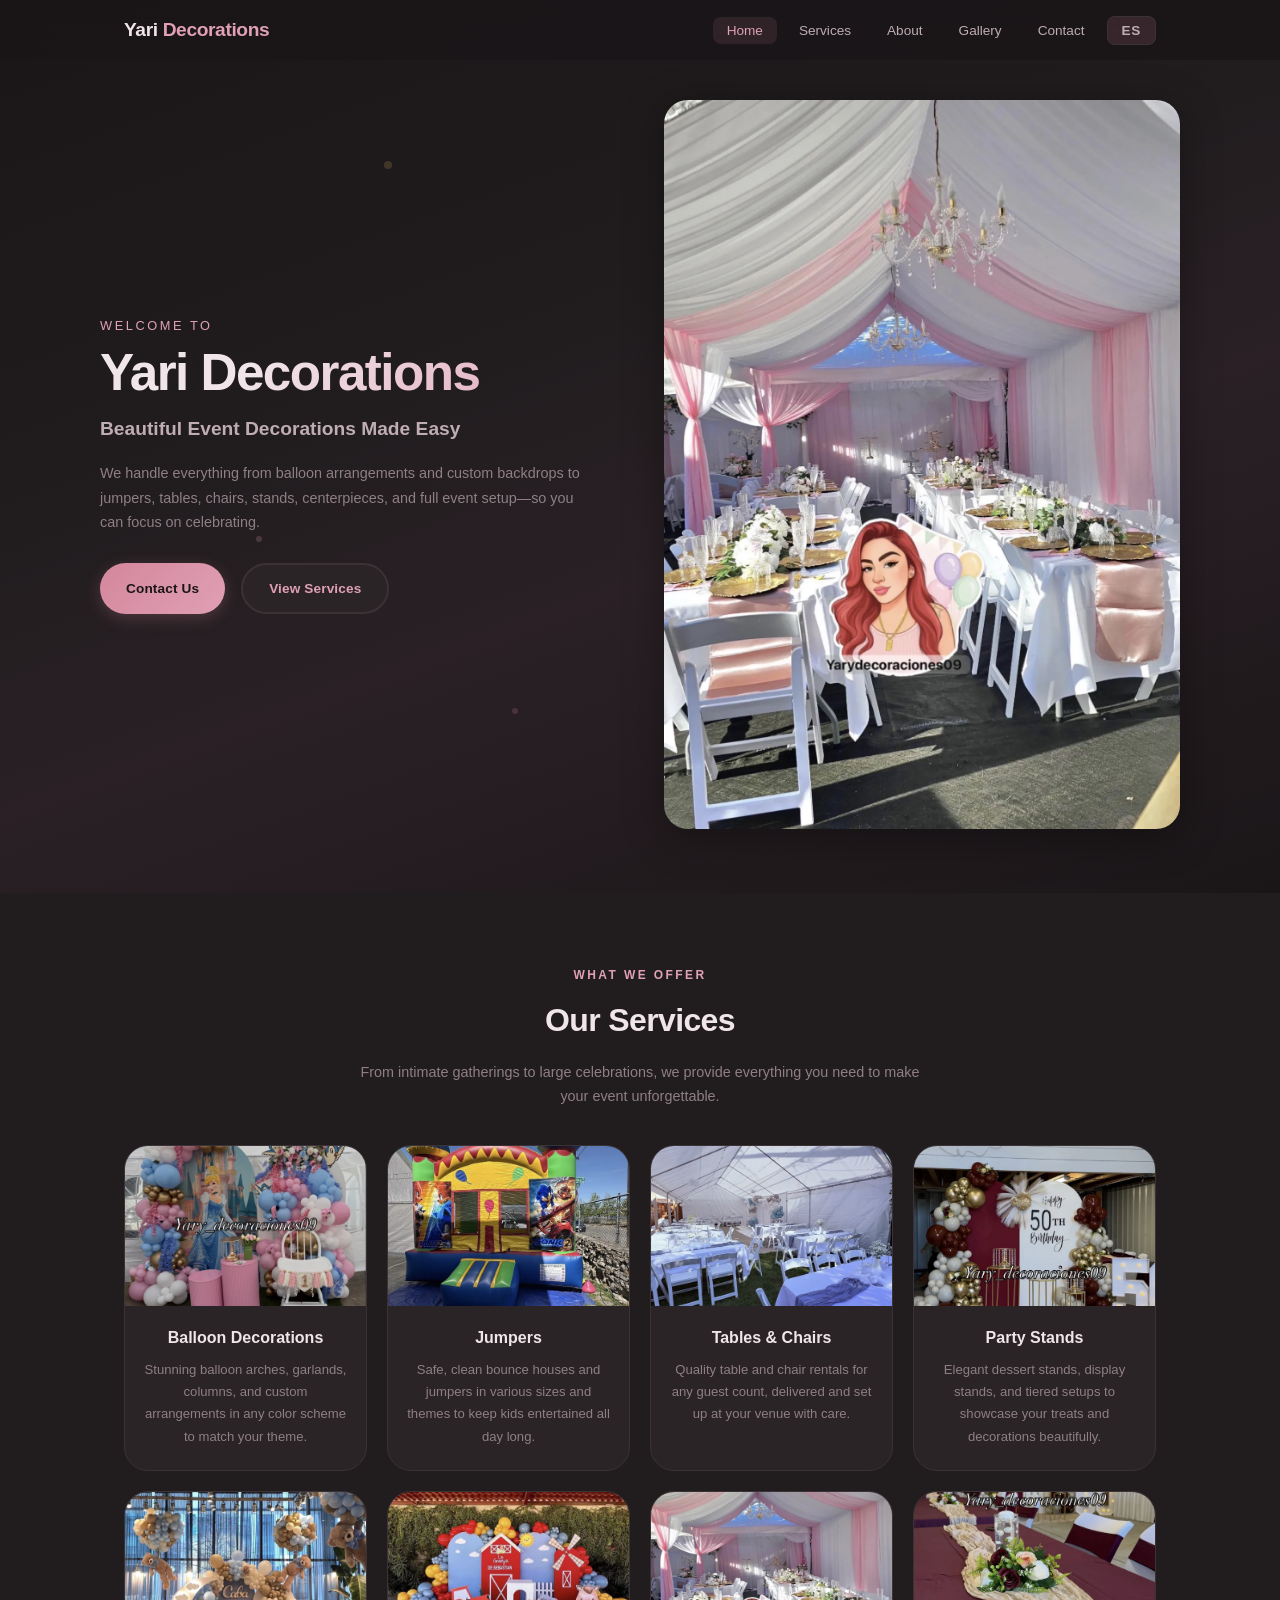
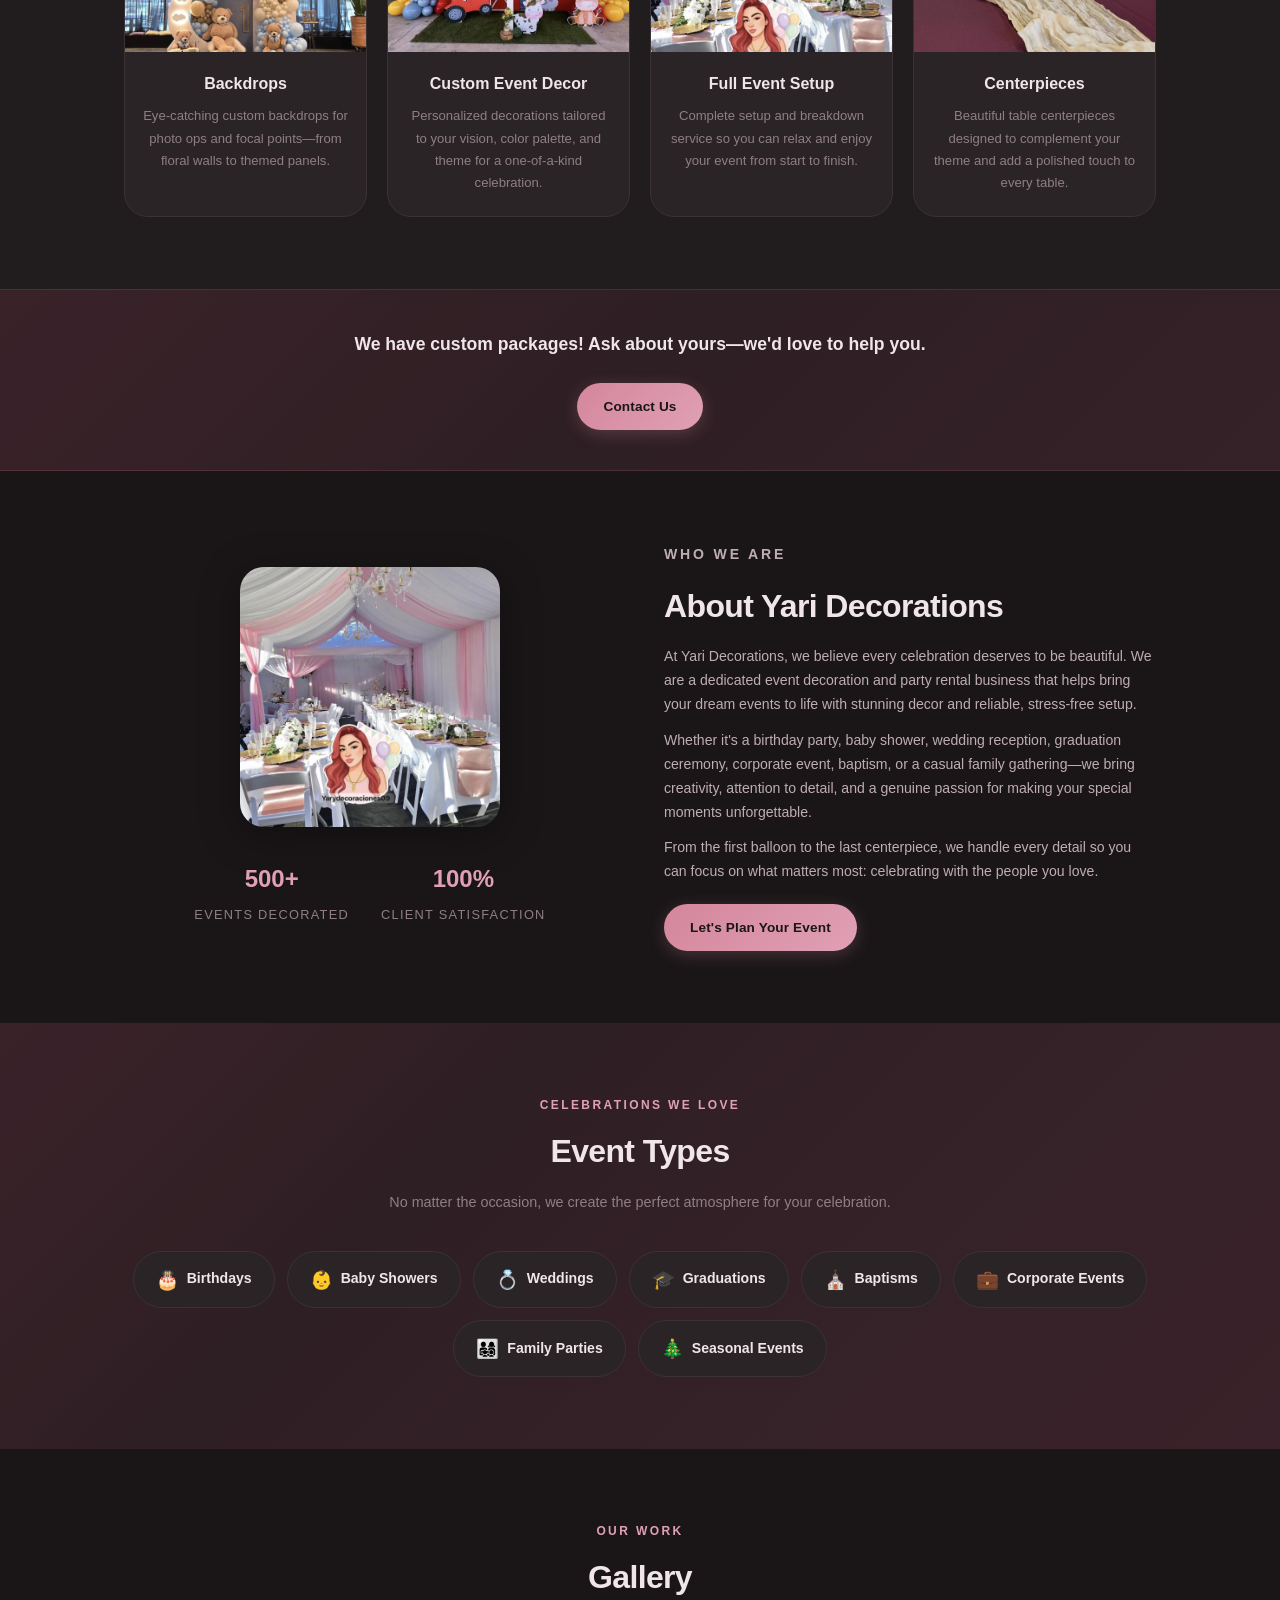
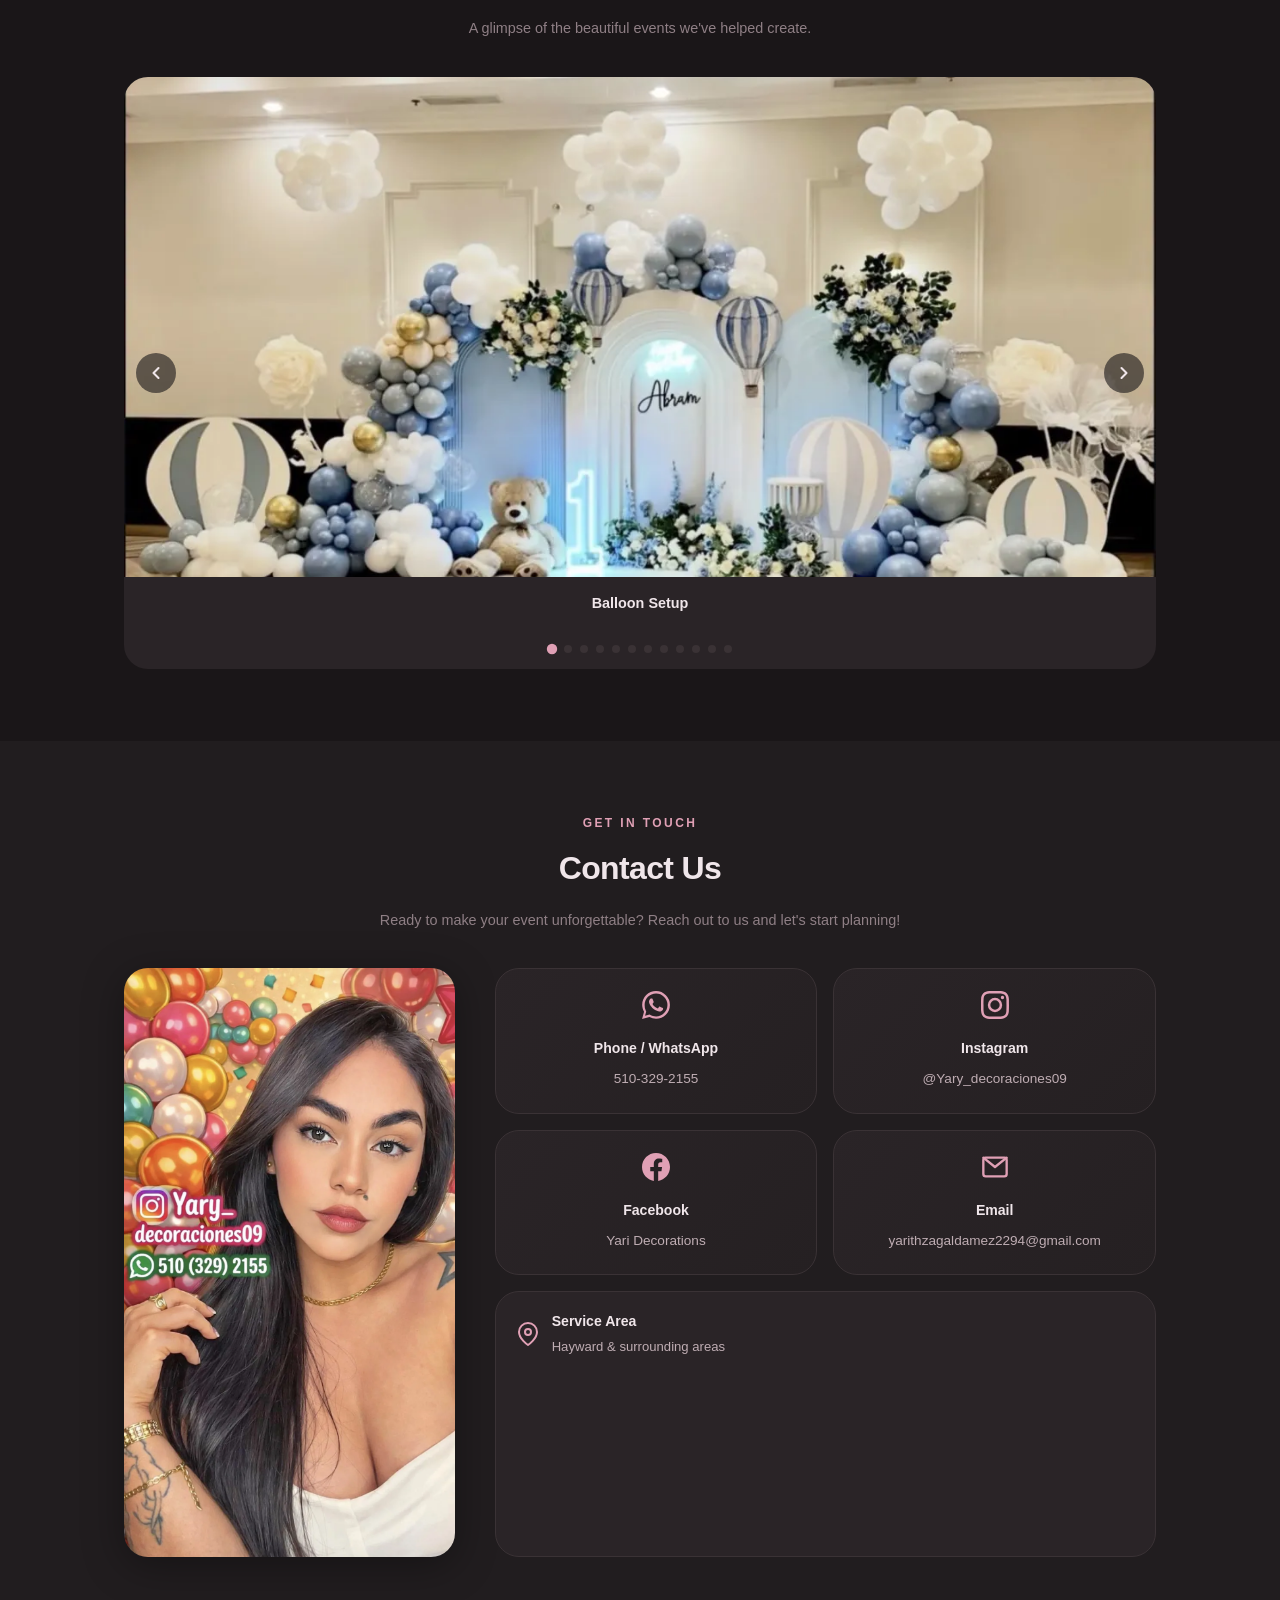
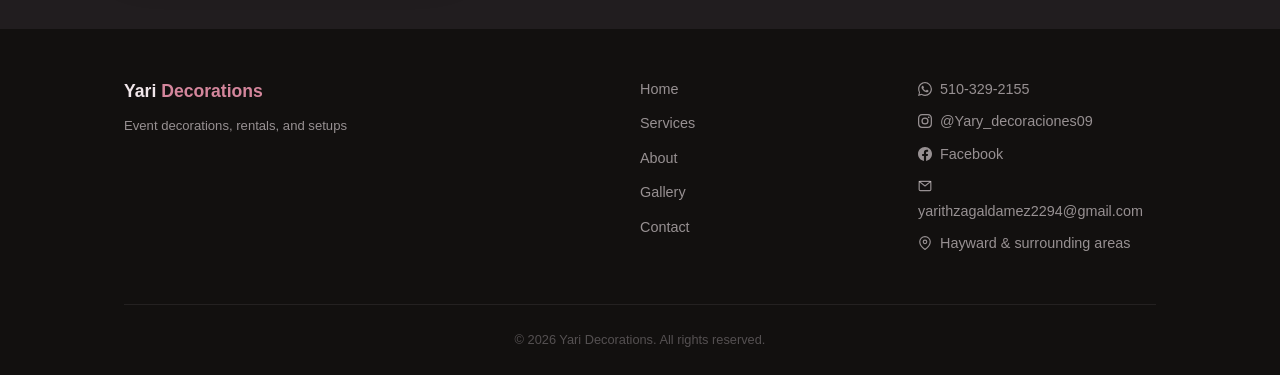
==== commit bf0e4157: "Fixes" ====
--- a/en.html
+++ b/en.html
@@ -31,10 +31,6 @@
 
   <!-- ======================== HERO ======================== -->
   <section class="hero" id="home">
-    <div class="hero-bg">
-      <img src="images/hero.webp" alt="Yari Decorations - Elegant blue and white balloon event setup" class="hero-bg-img">
-    </div>
-    <div class="hero-overlay"></div>
     <!-- Decorative CSS elements -->
     <div class="hero-decor">
       <div class="confetti confetti-1"></div>
@@ -47,14 +43,23 @@
       <div class="sparkle sparkle-2"></div>
       <div class="sparkle sparkle-3"></div>
     </div>
-    <div class="hero-content animate-on-scroll">
-      <p class="hero-tagline">Welcome to</p>
-      <h1 class="hero-title">Yari Decorations</h1>
-      <h2 class="hero-headline">Beautiful Event Decorations Made Easy</h2>
-      <p class="hero-sub">We handle everything from balloon arrangements and custom backdrops to jumpers, tables, chairs, stands, centerpieces, and full event setup&mdash;so you can focus on celebrating.</p>
-      <div class="hero-buttons">
-        <a href="#contact" class="btn btn-primary">Contact Us</a>
-        <a href="#services" class="btn btn-secondary">View Services</a>
+    <div class="hero-split">
+      <div class="hero-content animate-on-scroll">
+        <div class="hero-heading">
+          <p class="hero-tagline">Welcome to</p>
+          <h1 class="hero-title">Yari Decorations</h1>
+          <h2 class="hero-headline">Beautiful Event Decorations Made Easy</h2>
+        </div>
+        <div class="hero-desc">
+          <p class="hero-sub">We handle everything from balloon arrangements and custom backdrops to jumpers, tables, chairs, stands, centerpieces, and full event setup&mdash;so you can focus on celebrating.</p>
+        </div>
+        <div class="hero-buttons">
+          <a href="#contact" class="btn btn-primary">Contact Us</a>
+          <a href="#services" class="btn btn-secondary">View Services</a>
+        </div>
+      </div>
+      <div class="hero-image animate-on-scroll">
+        <img src="images/full_event.webp" alt="Yari Decorations - Elegant full event setup with pink and white tent, chandeliers, and decorated tables" class="hero-img">
       </div>
     </div>
   </section>
@@ -215,92 +220,64 @@
       <p class="section-tagline animate-on-scroll">Our Work</p>
       <h2 class="section-title animate-on-scroll">Gallery</h2>
       <p class="section-subtitle animate-on-scroll">A glimpse of the beautiful events we've helped create.</p>
-      <div class="gallery-grid">
-
-        <div class="gallery-card animate-on-scroll">
-          <div class="gallery-img-wrap">
-            <img src="images/hero.webp" alt="Elegant blue and white balloon setup with hot air balloon theme for first birthday" class="gallery-img" loading="lazy">
-          </div>
-          <div class="gallery-label">Balloon Setup</div>
-        </div>
-
-        <div class="gallery-card animate-on-scroll">
-          <div class="gallery-img-wrap">
-            <img src="images/IMG_8099.webp" alt="Mickey Mouse themed kids birthday party with balloon decor and stands" class="gallery-img" loading="lazy">
-          </div>
-          <div class="gallery-label">Kids Birthday</div>
-        </div>
-
-        <div class="gallery-card animate-on-scroll">
-          <div class="gallery-img-wrap">
-            <img src="images/IMG_8108.webp" alt="Jurassic World themed bounce house jumper" class="gallery-img" loading="lazy">
-          </div>
-          <div class="gallery-label">Jumper Rental</div>
-        </div>
-
-        <div class="gallery-card animate-on-scroll">
-          <div class="gallery-img-wrap">
-            <img src="images/backdrop.webp" alt="Teddy bear themed balloon backdrop with blue and white decor" class="gallery-img" loading="lazy">
-          </div>
-          <div class="gallery-label">Teddy Bear Backdrop</div>
-        </div>
-
-        <div class="gallery-card animate-on-scroll">
-          <div class="gallery-img-wrap">
-            <img src="images/IMG_8101.webp" alt="Princess Cinderella themed birthday with pink and blue balloon garland" class="gallery-img" loading="lazy">
-          </div>
-          <div class="gallery-label">Princess Birthday</div>
-        </div>
-
-        <div class="gallery-card animate-on-scroll">
-          <div class="gallery-img-wrap">
-            <img src="images/IMG_8105.webp" alt="Baby shower full event setup with draped tent and Winnie the Pooh theme" class="gallery-img" loading="lazy">
-          </div>
-          <div class="gallery-label">Baby Shower Setup</div>
-        </div>
-
-        <div class="gallery-card animate-on-scroll">
-          <div class="gallery-img-wrap">
-            <img src="images/party_stand.webp" alt="50th birthday setup with elegant party stands and balloon garland" class="gallery-img" loading="lazy">
-          </div>
-          <div class="gallery-label">Elegant Birthday</div>
-        </div>
-
-        <div class="gallery-card animate-on-scroll">
-          <div class="gallery-img-wrap">
-            <img src="images/IMG_8112.webp" alt="Outdoor tent event with white tables and chairs setup" class="gallery-img" loading="lazy">
-          </div>
-          <div class="gallery-label">Outdoor Event</div>
-        </div>
-
-        <div class="gallery-card animate-on-scroll">
-          <div class="gallery-img-wrap">
-            <img src="images/IMG_8110.webp" alt="Farm themed birthday party with barn backdrop and animal decorations" class="gallery-img" loading="lazy">
-          </div>
-          <div class="gallery-label">Farm Theme Party</div>
-        </div>
-
-        <div class="gallery-card animate-on-scroll">
-          <div class="gallery-img-wrap">
-            <img src="images/IMG_8107.webp" alt="Elegant venue with chandeliers, table decor, and Winnie the Pooh theme" class="gallery-img" loading="lazy">
-          </div>
-          <div class="gallery-label">Venue Decor</div>
-        </div>
-
-        <div class="gallery-card animate-on-scroll">
-          <div class="gallery-img-wrap">
-            <img src="images/centerpiece.webp" alt="Burgundy table with floral centerpieces and cheesecloth runner" class="gallery-img" loading="lazy">
-          </div>
-          <div class="gallery-label">Table Centerpieces</div>
-        </div>
-
-        <div class="gallery-card animate-on-scroll">
-          <div class="gallery-img-wrap">
-            <img src="images/full_event.webp" alt="Pink and white tent setup with elegant table settings and chandeliers" class="gallery-img" loading="lazy">
-          </div>
-          <div class="gallery-label">Full Event Setup</div>
-        </div>
-
+      <div class="carousel animate-on-scroll" id="galleryCarousel">
+        <div class="carousel-track">
+          <div class="carousel-slide">
+            <img src="images/hero.webp" alt="Elegant blue and white balloon setup" class="carousel-img" loading="lazy">
+            <div class="carousel-label">Balloon Setup</div>
+          </div>
+          <div class="carousel-slide">
+            <img src="images/IMG_8099.webp" alt="Mickey Mouse themed kids birthday party" class="carousel-img" loading="lazy">
+            <div class="carousel-label">Kids Birthday</div>
+          </div>
+          <div class="carousel-slide">
+            <img src="images/IMG_8108.webp" alt="Jurassic World themed bounce house jumper" class="carousel-img" loading="lazy">
+            <div class="carousel-label">Jumper Rental</div>
+          </div>
+          <div class="carousel-slide">
+            <img src="images/backdrop.webp" alt="Teddy bear themed balloon backdrop" class="carousel-img" loading="lazy">
+            <div class="carousel-label">Teddy Bear Backdrop</div>
+          </div>
+          <div class="carousel-slide">
+            <img src="images/IMG_8101.webp" alt="Princess Cinderella themed birthday" class="carousel-img" loading="lazy">
+            <div class="carousel-label">Princess Birthday</div>
+          </div>
+          <div class="carousel-slide">
+            <img src="images/IMG_8105.webp" alt="Baby shower full event setup" class="carousel-img" loading="lazy">
+            <div class="carousel-label">Baby Shower Setup</div>
+          </div>
+          <div class="carousel-slide">
+            <img src="images/party_stand.webp" alt="50th birthday elegant setup" class="carousel-img" loading="lazy">
+            <div class="carousel-label">Elegant Birthday</div>
+          </div>
+          <div class="carousel-slide">
+            <img src="images/IMG_8112.webp" alt="Outdoor tent event setup" class="carousel-img" loading="lazy">
+            <div class="carousel-label">Outdoor Event</div>
+          </div>
+          <div class="carousel-slide">
+            <img src="images/IMG_8110.webp" alt="Farm themed birthday party" class="carousel-img" loading="lazy">
+            <div class="carousel-label">Farm Theme Party</div>
+          </div>
+          <div class="carousel-slide">
+            <img src="images/IMG_8107.webp" alt="Elegant venue with chandeliers" class="carousel-img" loading="lazy">
+            <div class="carousel-label">Venue Decor</div>
+          </div>
+          <div class="carousel-slide">
+            <img src="images/centerpiece.webp" alt="Floral table centerpieces" class="carousel-img" loading="lazy">
+            <div class="carousel-label">Table Centerpieces</div>
+          </div>
+          <div class="carousel-slide">
+            <img src="images/full_event.webp" alt="Pink and white tent full event setup" class="carousel-img" loading="lazy">
+            <div class="carousel-label">Full Event Setup</div>
+          </div>
+        </div>
+        <button class="carousel-btn carousel-prev" aria-label="Previous">
+          <svg viewBox="0 0 24 24" fill="none" stroke="currentColor" stroke-width="2.5" stroke-linecap="round" stroke-linejoin="round"><polyline points="15 18 9 12 15 6"/></svg>
+        </button>
+        <button class="carousel-btn carousel-next" aria-label="Next">
+          <svg viewBox="0 0 24 24" fill="none" stroke="currentColor" stroke-width="2.5" stroke-linecap="round" stroke-linejoin="round"><polyline points="9 6 15 12 9 18"/></svg>
+        </button>
+        <div class="carousel-dots" id="carouselDots"></div>
       </div>
     </div>
   </section>
@@ -312,36 +289,43 @@
       <h2 class="section-title animate-on-scroll">Contact Us</h2>
       <p class="section-subtitle animate-on-scroll">Ready to make your event unforgettable? Reach out to us and let's start planning!</p>
 
-      <div class="contact-layout">
-        <div class="contact-photo animate-on-scroll">
+      <div class="contact-layout animate-on-scroll">
+        <div class="contact-photo">
           <img src="images/main.webp" alt="Yari - Owner of Yari Decorations" class="contact-portrait" loading="lazy">
         </div>
-        <div class="contact-details animate-on-scroll">
+        <div class="contact-details">
           <div class="contact-cards">
             <a href="tel:5103292155" class="contact-card">
-              <span class="contact-card-icon">📞</span>
+              <span class="contact-card-icon"><svg viewBox="0 0 24 24" fill="currentColor"><path d="M17.472 14.382c-.297-.149-1.758-.867-2.03-.967-.273-.099-.471-.148-.67.15-.197.297-.767.966-.94 1.164-.173.199-.347.223-.644.075-.297-.15-1.255-.463-2.39-1.475-.883-.788-1.48-1.761-1.653-2.059-.173-.297-.018-.458.13-.606.134-.133.298-.347.446-.52.149-.174.198-.298.298-.497.099-.198.05-.371-.025-.52-.075-.149-.669-1.612-.916-2.207-.242-.579-.487-.5-.669-.51-.173-.008-.371-.01-.57-.01-.198 0-.52.074-.792.372-.272.297-1.04 1.016-1.04 2.479 0 1.462 1.065 2.875 1.213 3.074.149.198 2.096 3.2 5.077 4.487.709.306 1.262.489 1.694.625.712.227 1.36.195 1.871.118.571-.085 1.758-.719 2.006-1.413.248-.694.248-1.289.173-1.413-.074-.124-.272-.198-.57-.347zM12.05 21.785c-1.826 0-3.616-.491-5.18-1.42l-.372-.22-3.858.963.981-3.587-.242-.384A9.685 9.685 0 012.27 12.05c0-5.407 4.372-9.806 9.778-9.806 2.613 0 5.066 1.025 6.908 2.884a9.742 9.742 0 012.862 6.922c-.003 5.404-4.376 9.735-9.768 9.735zm8.413-18.108A11.71 11.71 0 0012.05 0C5.495 0 .16 5.335.157 11.892c0 2.096.547 4.142 1.588 5.945L.057 24l6.305-1.654a11.882 11.882 0 005.683 1.448h.005c6.554 0 11.89-5.335 11.893-11.893a11.821 11.821 0 00-3.48-8.224z"/></svg></span>
               <h3>Phone / WhatsApp</h3>
               <p>510-329-2155</p>
             </a>
             <a href="https://www.instagram.com/Yary_decoraciones09/" target="_blank" rel="noopener noreferrer" class="contact-card">
-              <span class="contact-card-icon">📸</span>
+              <span class="contact-card-icon"><svg viewBox="0 0 24 24" fill="currentColor"><path d="M12 2.163c3.204 0 3.584.012 4.85.07 3.252.148 4.771 1.691 4.919 4.919.058 1.265.069 1.645.069 4.849 0 3.205-.012 3.584-.069 4.849-.149 3.225-1.664 4.771-4.919 4.919-1.266.058-1.644.07-4.85.07-3.204 0-3.584-.012-4.849-.07-3.26-.149-4.771-1.699-4.919-4.92-.058-1.265-.07-1.644-.07-4.849 0-3.204.013-3.583.07-4.849.149-3.227 1.664-4.771 4.919-4.919 1.266-.057 1.645-.069 4.849-.069zM12 0C8.741 0 8.333.014 7.053.072 2.695.272.273 2.69.073 7.052.014 8.333 0 8.741 0 12c0 3.259.014 3.668.072 4.948.2 4.358 2.618 6.78 6.98 6.98C8.333 23.986 8.741 24 12 24c3.259 0 3.668-.014 4.948-.072 4.354-.2 6.782-2.618 6.979-6.98.059-1.28.073-1.689.073-4.948 0-3.259-.014-3.667-.072-4.947-.196-4.354-2.617-6.78-6.979-6.98C15.668.014 15.259 0 12 0zm0 5.838a6.162 6.162 0 100 12.324 6.162 6.162 0 000-12.324zM12 16a4 4 0 110-8 4 4 0 010 8zm6.406-11.845a1.44 1.44 0 100 2.881 1.44 1.44 0 000-2.881z"/></svg></span>
               <h3>Instagram</h3>
               <p>@Yary_decoraciones09</p>
             </a>
             <a href="https://www.facebook.com/profile.php?id=61584957218803" target="_blank" rel="noopener noreferrer" class="contact-card">
-              <span class="contact-card-icon">📘</span>
+              <span class="contact-card-icon"><svg viewBox="0 0 24 24" fill="currentColor"><path d="M24 12.073c0-6.627-5.373-12-12-12s-12 5.373-12 12c0 5.99 4.388 10.954 10.125 11.854v-8.385H7.078v-3.47h3.047V9.43c0-3.007 1.792-4.669 4.533-4.669 1.312 0 2.686.235 2.686.235v2.953H15.83c-1.491 0-1.956.925-1.956 1.874v2.25h3.328l-.532 3.47h-2.796v8.385C19.612 23.027 24 18.062 24 12.073z"/></svg></span>
               <h3>Facebook</h3>
               <p>Yari Decorations</p>
             </a>
             <a href="mailto:yarithzagaldamez2294@gmail.com" class="contact-card">
-              <span class="contact-card-icon">📧</span>
+              <span class="contact-card-icon"><svg viewBox="0 0 24 24" fill="none" stroke="currentColor" stroke-width="2" stroke-linecap="round" stroke-linejoin="round"><rect x="2" y="4" width="20" height="16" rx="2"/><path d="M22 4l-10 8L2 4"/></svg></span>
               <h3>Email</h3>
               <p>yarithzagaldamez2294@gmail.com</p>
             </a>
-            <div class="contact-card">
-              <span class="contact-card-icon">📍</span>
-              <h3>Service Area</h3>
-              <p>Hayward &amp; surrounding areas</p>
+          </div>
+          <div class="map-wrapper">
+            <div class="map-header">
+              <svg class="map-pin-icon" viewBox="0 0 24 24" fill="none" stroke="currentColor" stroke-width="2" stroke-linecap="round" stroke-linejoin="round"><path d="M21 10c0 7-9 13-9 13s-9-6-9-13a9 9 0 0118 0z"/><circle cx="12" cy="10" r="3"/></svg>
+              <div>
+                <h3>Service Area</h3>
+                <p>Hayward &amp; surrounding areas</p>
+              </div>
+            </div>
+            <div class="map-container">
+              <iframe src="https://www.openstreetmap.org/export/embed.html?bbox=-122.1500%2C37.6100%2C-122.0000%2C37.6900&amp;layer=mapnik&amp;marker=37.6688%2C-122.0808" title="Map of Hayward, California" loading="lazy"></iframe>
             </div>
           </div>
         </div>
@@ -365,11 +349,11 @@
           <a href="#contact">Contact</a>
         </div>
         <div class="footer-contact">
-          <p><a href="tel:5103292155">📞 510-329-2155</a></p>
-          <p><a href="https://www.instagram.com/Yary_decoraciones09/" target="_blank" rel="noopener noreferrer">📸 @Yary_decoraciones09</a></p>
-          <p><a href="https://www.facebook.com/profile.php?id=61584957218803" target="_blank" rel="noopener noreferrer">📘 Facebook</a></p>
-          <p><a href="mailto:yarithzagaldamez2294@gmail.com">📧 yarithzagaldamez2294@gmail.com</a></p>
-          <p>📍 Hayward &amp; surrounding areas</p>
+          <p><a href="tel:5103292155"><svg class="footer-icon" viewBox="0 0 24 24" fill="currentColor"><path d="M17.472 14.382c-.297-.149-1.758-.867-2.03-.967-.273-.099-.471-.148-.67.15-.197.297-.767.966-.94 1.164-.173.199-.347.223-.644.075-.297-.15-1.255-.463-2.39-1.475-.883-.788-1.48-1.761-1.653-2.059-.173-.297-.018-.458.13-.606.134-.133.298-.347.446-.52.149-.174.198-.298.298-.497.099-.198.05-.371-.025-.52-.075-.149-.669-1.612-.916-2.207-.242-.579-.487-.5-.669-.51-.173-.008-.371-.01-.57-.01-.198 0-.52.074-.792.372-.272.297-1.04 1.016-1.04 2.479 0 1.462 1.065 2.875 1.213 3.074.149.198 2.096 3.2 5.077 4.487.709.306 1.262.489 1.694.625.712.227 1.36.195 1.871.118.571-.085 1.758-.719 2.006-1.413.248-.694.248-1.289.173-1.413-.074-.124-.272-.198-.57-.347zM12.05 21.785c-1.826 0-3.616-.491-5.18-1.42l-.372-.22-3.858.963.981-3.587-.242-.384A9.685 9.685 0 012.27 12.05c0-5.407 4.372-9.806 9.778-9.806 2.613 0 5.066 1.025 6.908 2.884a9.742 9.742 0 012.862 6.922c-.003 5.404-4.376 9.735-9.768 9.735zm8.413-18.108A11.71 11.71 0 0012.05 0C5.495 0 .16 5.335.157 11.892c0 2.096.547 4.142 1.588 5.945L.057 24l6.305-1.654a11.882 11.882 0 005.683 1.448h.005c6.554 0 11.89-5.335 11.893-11.893a11.821 11.821 0 00-3.48-8.224z"/></svg> 510-329-2155</a></p>
+          <p><a href="https://www.instagram.com/Yary_decoraciones09/" target="_blank" rel="noopener noreferrer"><svg class="footer-icon" viewBox="0 0 24 24" fill="currentColor"><path d="M12 2.163c3.204 0 3.584.012 4.85.07 3.252.148 4.771 1.691 4.919 4.919.058 1.265.069 1.645.069 4.849 0 3.205-.012 3.584-.069 4.849-.149 3.225-1.664 4.771-4.919 4.919-1.266.058-1.644.07-4.85.07-3.204 0-3.584-.012-4.849-.07-3.26-.149-4.771-1.699-4.919-4.92-.058-1.265-.07-1.644-.07-4.849 0-3.204.013-3.583.07-4.849.149-3.227 1.664-4.771 4.919-4.919 1.266-.057 1.645-.069 4.849-.069zM12 0C8.741 0 8.333.014 7.053.072 2.695.272.273 2.69.073 7.052.014 8.333 0 8.741 0 12c0 3.259.014 3.668.072 4.948.2 4.358 2.618 6.78 6.98 6.98C8.333 23.986 8.741 24 12 24c3.259 0 3.668-.014 4.948-.072 4.354-.2 6.782-2.618 6.979-6.98.059-1.28.073-1.689.073-4.948 0-3.259-.014-3.667-.072-4.947-.196-4.354-2.617-6.78-6.979-6.98C15.668.014 15.259 0 12 0zm0 5.838a6.162 6.162 0 100 12.324 6.162 6.162 0 000-12.324zM12 16a4 4 0 110-8 4 4 0 010 8zm6.406-11.845a1.44 1.44 0 100 2.881 1.44 1.44 0 000-2.881z"/></svg> @Yary_decoraciones09</a></p>
+          <p><a href="https://www.facebook.com/profile.php?id=61584957218803" target="_blank" rel="noopener noreferrer"><svg class="footer-icon" viewBox="0 0 24 24" fill="currentColor"><path d="M24 12.073c0-6.627-5.373-12-12-12s-12 5.373-12 12c0 5.99 4.388 10.954 10.125 11.854v-8.385H7.078v-3.47h3.047V9.43c0-3.007 1.792-4.669 4.533-4.669 1.312 0 2.686.235 2.686.235v2.953H15.83c-1.491 0-1.956.925-1.956 1.874v2.25h3.328l-.532 3.47h-2.796v8.385C19.612 23.027 24 18.062 24 12.073z"/></svg> Facebook</a></p>
+          <p><a href="mailto:yarithzagaldamez2294@gmail.com"><svg class="footer-icon" viewBox="0 0 24 24" fill="none" stroke="currentColor" stroke-width="2" stroke-linecap="round" stroke-linejoin="round"><rect x="2" y="4" width="20" height="16" rx="2"/><path d="M22 4l-10 8L2 4"/></svg> yarithzagaldamez2294@gmail.com</a></p>
+          <p><svg class="footer-icon" viewBox="0 0 24 24" fill="none" stroke="currentColor" stroke-width="2" stroke-linecap="round" stroke-linejoin="round"><path d="M21 10c0 7-9 13-9 13s-9-6-9-13a9 9 0 0118 0z"/><circle cx="12" cy="10" r="3"/></svg> Hayward &amp; surrounding areas</p>
         </div>
       </div>
       <div class="footer-bottom">
--- a/styles.css
+++ b/styles.css
@@ -65,7 +65,7 @@
 }
 
 .container {
-  max-width: 1200px;
+  max-width: 1080px;
   margin: 0 auto;
   padding: 0 24px;
 }
@@ -91,17 +91,6 @@
 .services-grid .animate-on-scroll:nth-child(7) { transition-delay: 0.3s; }
 .services-grid .animate-on-scroll:nth-child(8) { transition-delay: 0.35s; }
 
-.gallery-grid .animate-on-scroll:nth-child(2) { transition-delay: 0.05s; }
-.gallery-grid .animate-on-scroll:nth-child(3) { transition-delay: 0.1s; }
-.gallery-grid .animate-on-scroll:nth-child(4) { transition-delay: 0.15s; }
-.gallery-grid .animate-on-scroll:nth-child(5) { transition-delay: 0.2s; }
-.gallery-grid .animate-on-scroll:nth-child(6) { transition-delay: 0.25s; }
-.gallery-grid .animate-on-scroll:nth-child(7) { transition-delay: 0.3s; }
-.gallery-grid .animate-on-scroll:nth-child(8) { transition-delay: 0.35s; }
-.gallery-grid .animate-on-scroll:nth-child(9) { transition-delay: 0.4s; }
-.gallery-grid .animate-on-scroll:nth-child(10) { transition-delay: 0.45s; }
-.gallery-grid .animate-on-scroll:nth-child(11) { transition-delay: 0.5s; }
-.gallery-grid .animate-on-scroll:nth-child(12) { transition-delay: 0.55s; }
 
 .events-grid .animate-on-scroll:nth-child(2) { transition-delay: 0.04s; }
 .events-grid .animate-on-scroll:nth-child(3) { transition-delay: 0.08s; }
@@ -132,17 +121,17 @@
 }
 
 .nav-container {
-  max-width: 1200px;
+  max-width: 1080px;
   margin: 0 auto;
   padding: 0 24px;
   display: flex;
   align-items: center;
   justify-content: space-between;
-  height: 72px;
+  height: 60px;
 }
 
 .nav-logo {
-  font-size: 1.4rem;
+  font-size: 1.2rem;
   font-weight: 700;
   color: var(--text-dark);
   letter-spacing: -0.02em;
@@ -158,9 +147,9 @@
 }
 
 .nav-link {
-  padding: 8px 16px;
+  padding: 6px 14px;
   border-radius: var(--radius-sm);
-  font-size: 0.9rem;
+  font-size: 0.85rem;
   font-weight: 500;
   color: var(--text-medium);
   transition: var(--transition);
@@ -222,40 +211,31 @@
    ============================================================ */
 .hero {
   position: relative;
-  min-height: 100vh;
-  display: flex;
+  padding: 100px 24px 64px;
+  overflow: hidden;
+  background: linear-gradient(160deg, #1a1618 0%, #211d1f 40%, #2a2025 60%, #1a1618 100%);
+}
+
+.hero-split {
+  max-width: 1080px;
+  margin: 0 auto;
+  display: grid;
+  grid-template-columns: 1fr 1fr;
+  gap: 48px;
   align-items: center;
-  justify-content: center;
-  text-align: center;
-  padding: 120px 24px 80px;
-  overflow: hidden;
-}
-
-/* Hero background image */
-.hero-bg {
-  position: absolute;
-  inset: 0;
-  z-index: 0;
-}
-
-.hero-bg-img {
+  position: relative;
+  z-index: 3;
+}
+
+.hero-image {
+  position: relative;
+}
+
+.hero-img {
   width: 100%;
-  height: 100%;
+  border-radius: var(--radius-lg);
+  box-shadow: var(--shadow-lg);
   object-fit: cover;
-  object-position: top center;
-}
-
-.hero-overlay {
-  position: absolute;
-  inset: 0;
-  z-index: 1;
-  background: linear-gradient(
-    135deg,
-    rgba(26, 22, 24, 0.88) 0%,
-    rgba(30, 26, 28, 0.85) 40%,
-    rgba(33, 29, 31, 0.82) 70%,
-    rgba(26, 22, 24, 0.88) 100%
-  );
 }
 
 /* Decorative elements */
@@ -383,12 +363,11 @@
 /* Hero content */
 .hero-content {
   position: relative;
-  z-index: 3;
-  max-width: 720px;
+  text-align: left;
 }
 
 .hero-tagline {
-  font-size: 0.95rem;
+  font-size: 0.8rem;
   font-weight: 500;
   text-transform: uppercase;
   letter-spacing: 0.2em;
@@ -397,7 +376,7 @@
 }
 
 .hero-title {
-  font-size: clamp(2.8rem, 7vw, 4.5rem);
+  font-size: clamp(2.2rem, 5vw, 3.2rem);
   font-weight: 800;
   line-height: 1.1;
   margin-bottom: 12px;
@@ -409,24 +388,23 @@
 }
 
 .hero-headline {
-  font-size: clamp(1.1rem, 2.5vw, 1.5rem);
+  font-size: clamp(0.95rem, 2vw, 1.2rem);
   font-weight: 600;
   color: var(--text-medium);
-  margin-bottom: 20px;
+  margin-bottom: 16px;
 }
 
 .hero-sub {
-  font-size: 1.05rem;
+  font-size: 0.9rem;
   color: var(--text-light);
-  max-width: 560px;
-  margin: 0 auto 32px;
-  line-height: 1.8;
+  max-width: 500px;
+  margin: 0 0 28px;
+  line-height: 1.7;
 }
 
 .hero-buttons {
   display: flex;
   gap: 16px;
-  justify-content: center;
   flex-wrap: wrap;
 }
 
@@ -437,9 +415,9 @@
   display: inline-flex;
   align-items: center;
   justify-content: center;
-  padding: 14px 32px;
+  padding: 12px 26px;
   border-radius: var(--radius-xl);
-  font-size: 0.95rem;
+  font-size: 0.85rem;
   font-weight: 600;
   cursor: pointer;
   transition: var(--transition);
@@ -474,11 +452,11 @@
    SECTIONS (common)
    ============================================================ */
 .section {
-  padding: 100px 0;
+  padding: 72px 0;
 }
 
 .section-tagline {
-  font-size: 0.85rem;
+  font-size: 0.75rem;
   font-weight: 600;
   text-transform: uppercase;
   letter-spacing: 0.2em;
@@ -487,7 +465,7 @@
 }
 
 .section-title {
-  font-size: clamp(1.8rem, 4vw, 2.5rem);
+  font-size: clamp(1.5rem, 3vw, 2rem);
   font-weight: 800;
   color: var(--text-dark);
   margin-bottom: 12px;
@@ -495,7 +473,7 @@
 }
 
 .section-subtitle {
-  font-size: 1.05rem;
+  font-size: 0.9rem;
   color: var(--text-light);
   max-width: 560px;
   line-height: 1.7;
@@ -523,10 +501,10 @@
    CUSTOM PACKAGES BANNER
    ============================================================ */
 .packages-banner {
-  padding: 56px 0;
-  background: linear-gradient(135deg, var(--bg-card-alt), var(--bg-card));
-  border-top: 1px solid var(--border);
-  border-bottom: 1px solid var(--border);
+  padding: 40px 0;
+  background: linear-gradient(135deg, #3a2229, #2e1f24, #352128);
+  border-top: 1px solid rgba(212, 134, 156, 0.15);
+  border-bottom: 1px solid rgba(212, 134, 156, 0.15);
   text-align: center;
 }
 
@@ -538,7 +516,7 @@
 }
 
 .packages-text {
-  font-size: clamp(1.1rem, 2.5vw, 1.35rem);
+  font-size: clamp(0.95rem, 2vw, 1.1rem);
   font-weight: 600;
   color: var(--text-dark);
   max-width: 600px;
@@ -554,9 +532,9 @@
 
 .services-grid {
   display: grid;
-  grid-template-columns: repeat(auto-fit, minmax(260px, 1fr));
-  gap: 24px;
-  margin-top: 48px;
+  grid-template-columns: repeat(auto-fit, minmax(220px, 1fr));
+  gap: 20px;
+  margin-top: 36px;
 }
 
 .service-card {
@@ -581,7 +559,7 @@
 }
 
 .service-img-wrap {
-  height: 200px;
+  height: 160px;
   overflow: hidden;
 }
 
@@ -593,18 +571,18 @@
 }
 
 .service-body {
-  padding: 24px 24px 28px;
+  padding: 18px 18px 22px;
 }
 
 .service-card h3 {
-  font-size: 1.15rem;
+  font-size: 1rem;
   font-weight: 700;
-  margin-bottom: 10px;
+  margin-bottom: 8px;
   color: var(--text-dark);
 }
 
 .service-card p {
-  font-size: 0.9rem;
+  font-size: 0.82rem;
   color: var(--text-light);
   line-height: 1.7;
 }
@@ -614,12 +592,43 @@
    ============================================================ */
 .about {
   background: var(--white);
+  position: relative;
+  overflow: hidden;
+}
+
+.about-bg {
+  position: absolute;
+  inset: 0;
+  z-index: 0;
+  background: linear-gradient(135deg, #3a2229, #2e1f24, #352128);
+}
+
+.about-bg img {
+  width: 100%;
+  height: 100%;
+  object-fit: cover;
+  object-position: center center;
+}
+
+.about-overlay {
+  position: absolute;
+  inset: 0;
+  z-index: 1;
+  background:
+    linear-gradient(to right, rgba(58, 34, 41, 0.95) 0%, rgba(46, 31, 36, 0.7) 30%, rgba(46, 31, 36, 0.7) 70%, rgba(58, 34, 41, 0.95) 100%),
+    linear-gradient(to bottom, rgba(33, 29, 31, 0.95) 0%, transparent 15%, transparent 85%, rgba(33, 29, 31, 0.95) 100%),
+    linear-gradient(135deg, rgba(26, 22, 24, 0.55) 0%, rgba(26, 22, 24, 0.45) 50%, rgba(26, 22, 24, 0.55) 100%);
+}
+
+.about > .container {
+  position: relative;
+  z-index: 2;
 }
 
 .about-layout {
   display: grid;
   grid-template-columns: 1fr 1fr;
-  gap: 64px;
+  gap: 48px;
   align-items: center;
 }
 
@@ -631,8 +640,8 @@
 }
 
 .about-shape {
-  width: 320px;
-  height: 320px;
+  width: 260px;
+  height: 260px;
   border-radius: var(--radius-lg);
   overflow: hidden;
   position: relative;
@@ -670,7 +679,7 @@
 
 .stat-number {
   display: block;
-  font-size: 1.8rem;
+  font-size: 1.5rem;
   font-weight: 800;
   color: var(--rose);
 }
@@ -684,8 +693,8 @@
 
 .about-text p {
   color: var(--text-medium);
-  margin-bottom: 16px;
-  font-size: 1rem;
+  margin-bottom: 12px;
+  font-size: 0.88rem;
 }
 
 .about-text .btn {
@@ -696,26 +705,26 @@
    EVENT TYPES
    ============================================================ */
 .events {
-  background: var(--off-white);
+  background: linear-gradient(135deg, #3a2229, #2e1f24, #352128, #3a2229);
 }
 
 .events-grid {
   display: flex;
   flex-wrap: wrap;
-  gap: 16px;
+  gap: 12px;
   justify-content: center;
-  margin-top: 48px;
+  margin-top: 36px;
 }
 
 .event-chip {
   display: inline-flex;
   align-items: center;
-  gap: 10px;
-  padding: 16px 28px;
+  gap: 8px;
+  padding: 12px 22px;
   background: var(--bg-card);
   border: 1px solid var(--border);
   border-radius: var(--radius-xl);
-  font-size: 1rem;
+  font-size: 0.88rem;
   font-weight: 600;
   color: var(--text-dark);
   transition: var(--transition);
@@ -730,58 +739,108 @@
 }
 
 .event-emoji {
-  font-size: 1.4rem;
+  font-size: 1.15rem;
 }
 
 /* ============================================================
-   GALLERY
+   GALLERY (Carousel)
    ============================================================ */
 .gallery {
   background: var(--white);
 }
 
-.gallery-grid {
-  display: grid;
-  grid-template-columns: repeat(3, 1fr);
-  gap: 24px;
-  margin-top: 48px;
-}
-
-.gallery-card {
+.carousel {
+  position: relative;
+  margin-top: 36px;
+  overflow: hidden;
   border-radius: var(--radius-lg);
-  overflow: hidden;
-  transition: var(--transition);
+}
+
+.carousel-track {
+  display: flex;
+  transition: transform 0.45s ease;
+}
+
+.carousel-slide {
+  min-width: 100%;
+  position: relative;
+}
+
+.carousel-img {
+  width: 100%;
+  height: 500px;
+  object-fit: cover;
+  object-position: center center;
+  display: block;
+}
+
+.carousel-slide {
   background: var(--bg-card);
-  border: 1px solid var(--border);
-}
-
-.gallery-card:hover {
-  transform: translateY(-6px);
-  box-shadow: var(--shadow-lg);
-}
-
-.gallery-card:hover .gallery-img {
-  transform: scale(1.05);
-}
-
-.gallery-img-wrap {
-  height: 260px;
-  overflow: hidden;
-}
-
-.gallery-img {
-  width: 100%;
-  height: 100%;
-  object-fit: cover;
-  transition: transform 0.4s ease;
-}
-
-.gallery-label {
-  padding: 16px 20px;
-  font-size: 0.95rem;
+}
+
+.carousel-label {
+  padding: 14px 20px;
+  font-size: 0.9rem;
   font-weight: 600;
   color: var(--text-dark);
   text-align: center;
+  background: var(--bg-card);
+}
+
+/* Arrow buttons */
+.carousel-btn {
+  position: absolute;
+  top: 50%;
+  transform: translateY(-50%);
+  width: 40px;
+  height: 40px;
+  border: none;
+  border-radius: 50%;
+  background: rgba(26, 22, 24, 0.6);
+  color: var(--text-dark);
+  cursor: pointer;
+  display: flex;
+  align-items: center;
+  justify-content: center;
+  transition: var(--transition);
+  z-index: 2;
+}
+
+.carousel-btn:hover {
+  background: rgba(58, 34, 41, 0.9);
+}
+
+.carousel-btn svg {
+  width: 20px;
+  height: 20px;
+}
+
+.carousel-prev { left: 12px; }
+.carousel-next { right: 12px; }
+
+/* Dot indicators */
+.carousel-dots {
+  display: flex;
+  justify-content: center;
+  gap: 8px;
+  padding: 16px 0;
+  background: var(--bg-card);
+}
+
+.carousel-dot {
+  width: 8px;
+  height: 8px;
+  border-radius: 50%;
+  border: none;
+  background: var(--border);
+  cursor: pointer;
+  transition: var(--transition);
+  padding: 0;
+}
+
+.carousel-dot.active {
+  background: var(--rose);
+  transform: scale(1.3);
 }
 
 /* ============================================================
@@ -789,27 +848,64 @@
    ============================================================ */
 .contact {
   background: var(--off-white);
+  position: relative;
+  overflow: hidden;
+}
+
+.contact-bg {
+  position: absolute;
+  inset: 0;
+  z-index: 0;
+  background: linear-gradient(135deg, #3a2229, #2e1f24, #352128);
+}
+
+.contact-bg img {
+  width: 100%;
+  height: 100%;
+  object-fit: cover;
+  object-position: center center;
+}
+
+.contact-overlay {
+  position: absolute;
+  inset: 0;
+  z-index: 1;
+  background:
+    linear-gradient(to right, rgba(58, 34, 41, 0.95) 0%, rgba(46, 31, 36, 0.7) 30%, rgba(46, 31, 36, 0.7) 70%, rgba(58, 34, 41, 0.95) 100%),
+    linear-gradient(to bottom, rgba(33, 29, 31, 0.95) 0%, transparent 15%, transparent 85%, rgba(33, 29, 31, 0.95) 100%),
+    linear-gradient(135deg, rgba(26, 22, 24, 0.55) 0%, rgba(26, 22, 24, 0.45) 50%, rgba(26, 22, 24, 0.55) 100%);
+}
+
+.contact > .container {
+  position: relative;
+  z-index: 2;
 }
 
 .contact-layout {
   display: grid;
   grid-template-columns: 1fr 2fr;
-  gap: 48px;
-  margin-top: 48px;
-  align-items: center;
+  gap: 40px;
+  margin-top: 36px;
+  align-items: stretch;
 }
 
 .contact-photo {
   display: flex;
-  justify-content: center;
 }
 
 .contact-portrait {
   width: 100%;
-  max-width: 360px;
+  height: 100%;
   border-radius: var(--radius-lg);
   box-shadow: var(--shadow-lg);
   object-fit: cover;
+  object-position: 5% center;
+}
+
+.contact-details {
+  display: flex;
+  flex-direction: column;
+  gap: 16px;
 }
 
 .contact-cards {
@@ -823,7 +919,7 @@
   background: linear-gradient(135deg, var(--bg-card), var(--bg-card-alt));
   border: 1px solid var(--border);
   border-radius: var(--radius-lg);
-  padding: 28px 20px;
+  padding: 22px 16px;
   text-align: center;
   transition: var(--transition);
   text-decoration: none;
@@ -838,13 +934,19 @@
 }
 
 .contact-card-icon {
-  font-size: 2rem;
   display: block;
-  margin-bottom: 12px;
+  margin-bottom: 10px;
+}
+
+.contact-card-icon svg {
+  width: 28px;
+  height: 28px;
+  margin: 0 auto;
+  color: var(--rose);
 }
 
 .contact-card h3 {
-  font-size: 1rem;
+  font-size: 0.88rem;
   font-weight: 700;
   color: var(--text-dark);
   margin-bottom: 6px;
@@ -856,9 +958,54 @@
   word-break: break-word;
 }
 
-/* Last card spans full width on the bottom row */
-.contact-cards .contact-card:nth-child(5) {
-  grid-column: 1 / -1;
+/* Map */
+.map-wrapper {
+  border-radius: var(--radius-lg);
+  overflow: hidden;
+  border: 1px solid var(--border);
+  background: var(--bg-card);
+  flex: 1;
+  display: flex;
+  flex-direction: column;
+}
+
+.map-header {
+  display: flex;
+  align-items: center;
+  gap: 12px;
+  padding: 18px 20px;
+}
+
+.map-pin-icon {
+  width: 24px;
+  height: 24px;
+  color: var(--rose);
+  flex-shrink: 0;
+}
+
+.map-header h3 {
+  font-size: 0.88rem;
+  font-weight: 700;
+  color: var(--text-dark);
+  margin-bottom: 2px;
+}
+
+.map-header p {
+  font-size: 0.82rem;
+  color: var(--text-medium);
+}
+
+.map-container {
+  width: 100%;
+  flex: 1;
+  min-height: 180px;
+}
+
+.map-container iframe {
+  width: 100%;
+  height: 100%;
+  border: none;
+  filter: grayscale(0.3) brightness(0.85);
 }
 
 /* ============================================================
@@ -867,7 +1014,7 @@
 .footer {
   background: #12100f;
   color: rgba(240, 230, 234, 0.6);
-  padding: 60px 0 0;
+  padding: 48px 0 0;
 }
 
 .footer-content {
@@ -879,7 +1026,7 @@
 }
 
 .footer-logo {
-  font-size: 1.3rem;
+  font-size: 1.1rem;
   font-weight: 700;
   color: #f0e6ea;
   margin-bottom: 8px;
@@ -890,7 +1037,7 @@
 }
 
 .footer-brand p {
-  font-size: 0.9rem;
+  font-size: 0.82rem;
   line-height: 1.6;
 }
 
@@ -912,6 +1059,14 @@
 .footer-contact p {
   font-size: 0.9rem;
   margin-bottom: 8px;
+}
+
+.footer-icon {
+  width: 14px;
+  height: 14px;
+  display: inline-block;
+  vertical-align: -2px;
+  margin-right: 4px;
 }
 
 .footer-contact a {
@@ -936,9 +1091,6 @@
 
 /* Tablet */
 @media (max-width: 1024px) {
-  .gallery-grid {
-    grid-template-columns: repeat(2, 1fr);
-  }
 }
 
 @media (max-width: 900px) {
@@ -959,21 +1111,37 @@
 
   .contact-layout {
     grid-template-columns: 1fr;
-    gap: 40px;
+    gap: 32px;
+  }
+
+  .contact-photo {
+    width: 100%;
   }
 
   .contact-portrait {
-    max-width: 280px;
+    width: 100%;
+    max-width: 100%;
+    height: 400px;
+    object-position: center 20%;
   }
 
   .contact-cards {
     grid-template-columns: 1fr 1fr;
-    max-width: 500px;
-    margin: 0 auto;
-  }
-
-  .contact-cards .contact-card:nth-child(5) {
-    grid-column: 1 / -1;
+  }
+
+  .contact-card {
+    display: flex;
+    flex-direction: column;
+    align-items: center;
+    justify-content: center;
+  }
+
+  .map-wrapper {
+    flex: none;
+  }
+
+  .map-container {
+    min-height: 220px;
   }
 
   .footer-content {
@@ -1019,16 +1187,65 @@
   }
 
   .section {
-    padding: 72px 0;
+    padding: 56px 0;
   }
 
   .hero {
-    padding: 120px 20px 72px;
-    min-height: auto;
+    padding: 90px 20px 48px;
+  }
+
+  .hero-split {
+    display: flex;
+    flex-direction: column;
+    gap: 0;
+    text-align: center;
+  }
+
+  .hero-content {
+    text-align: center;
+    display: contents;
+  }
+
+  .hero-heading {
+    order: 1;
+    margin-bottom: 24px;
+  }
+
+  .hero-desc {
+    order: 2;
+    margin-bottom: 24px;
+  }
+
+  .hero-buttons {
+    order: 3;
+    margin-bottom: 24px;
+    flex-direction: row;
+  }
+
+  .hero-image {
+    order: 4;
+    margin: 0 -20px 0;
+    position: relative;
+  }
+
+  .hero-img {
+    border-radius: 0;
+    box-shadow: none;
+    mask-image: linear-gradient(to bottom, transparent 0%, black 8%, black 85%, transparent 100%);
+    -webkit-mask-image: linear-gradient(to bottom, transparent 0%, black 8%, black 85%, transparent 100%);
   }
 
   .hero-sub {
-    font-size: 0.95rem;
+    margin: 0 auto 24px;
+    font-size: 0.9rem;
+  }
+
+  .hero-buttons {
+    justify-content: center;
+  }
+
+  .carousel-img {
+    height: 350px;
   }
 
   .services-grid {
@@ -1036,49 +1253,47 @@
   }
 
   .about-shape {
-    width: 260px;
-    height: 260px;
-  }
-
-
-  .gallery-grid {
-    grid-template-columns: 1fr 1fr;
-    gap: 16px;
-  }
-
-  .gallery-img-wrap {
-    height: 180px;
-  }
+    width: 100%;
+    height: 300px;
+  }
+
+  .about-img {
+    object-position: center 30%;
+  }
+
+
 }
 
 /* Small mobile */
 @media (max-width: 480px) {
+  .carousel-img {
+    height: 280px;
+  }
+
   .hero-buttons {
-    flex-direction: column;
-    align-items: center;
-  }
-
-  .btn {
+    flex-direction: row;
+    justify-content: center;
+  }
+
+  .hero-buttons .btn {
+    flex: none;
+    width: auto;
+    max-width: none;
+  }
+
+  .events-grid {
+    display: grid;
+    grid-template-columns: 1fr 1fr;
+    gap: 10px;
+  }
+
+  .event-chip {
+    padding: 12px 16px;
+    font-size: 0.85rem;
+    justify-content: center;
     width: 100%;
-    max-width: 280px;
-  }
-
-  .events-grid {
-    gap: 10px;
-  }
-
-  .event-chip {
-    padding: 12px 20px;
-    font-size: 0.9rem;
-  }
-
-  .gallery-grid {
-    grid-template-columns: 1fr;
-  }
-
-  .gallery-img-wrap {
-    height: 240px;
-  }
+  }
+
 
   .about-stats {
     gap: 24px;
@@ -1086,9 +1301,14 @@
 
   .contact-cards {
     grid-template-columns: 1fr;
-  }
-
-  .contact-cards .contact-card:nth-child(5) {
-    grid-column: auto;
-  }
-}
+    max-width: 100%;
+  }
+
+  .contact-details {
+    max-width: 100%;
+  }
+
+  .contact-portrait {
+    height: 350px;
+  }
+}
